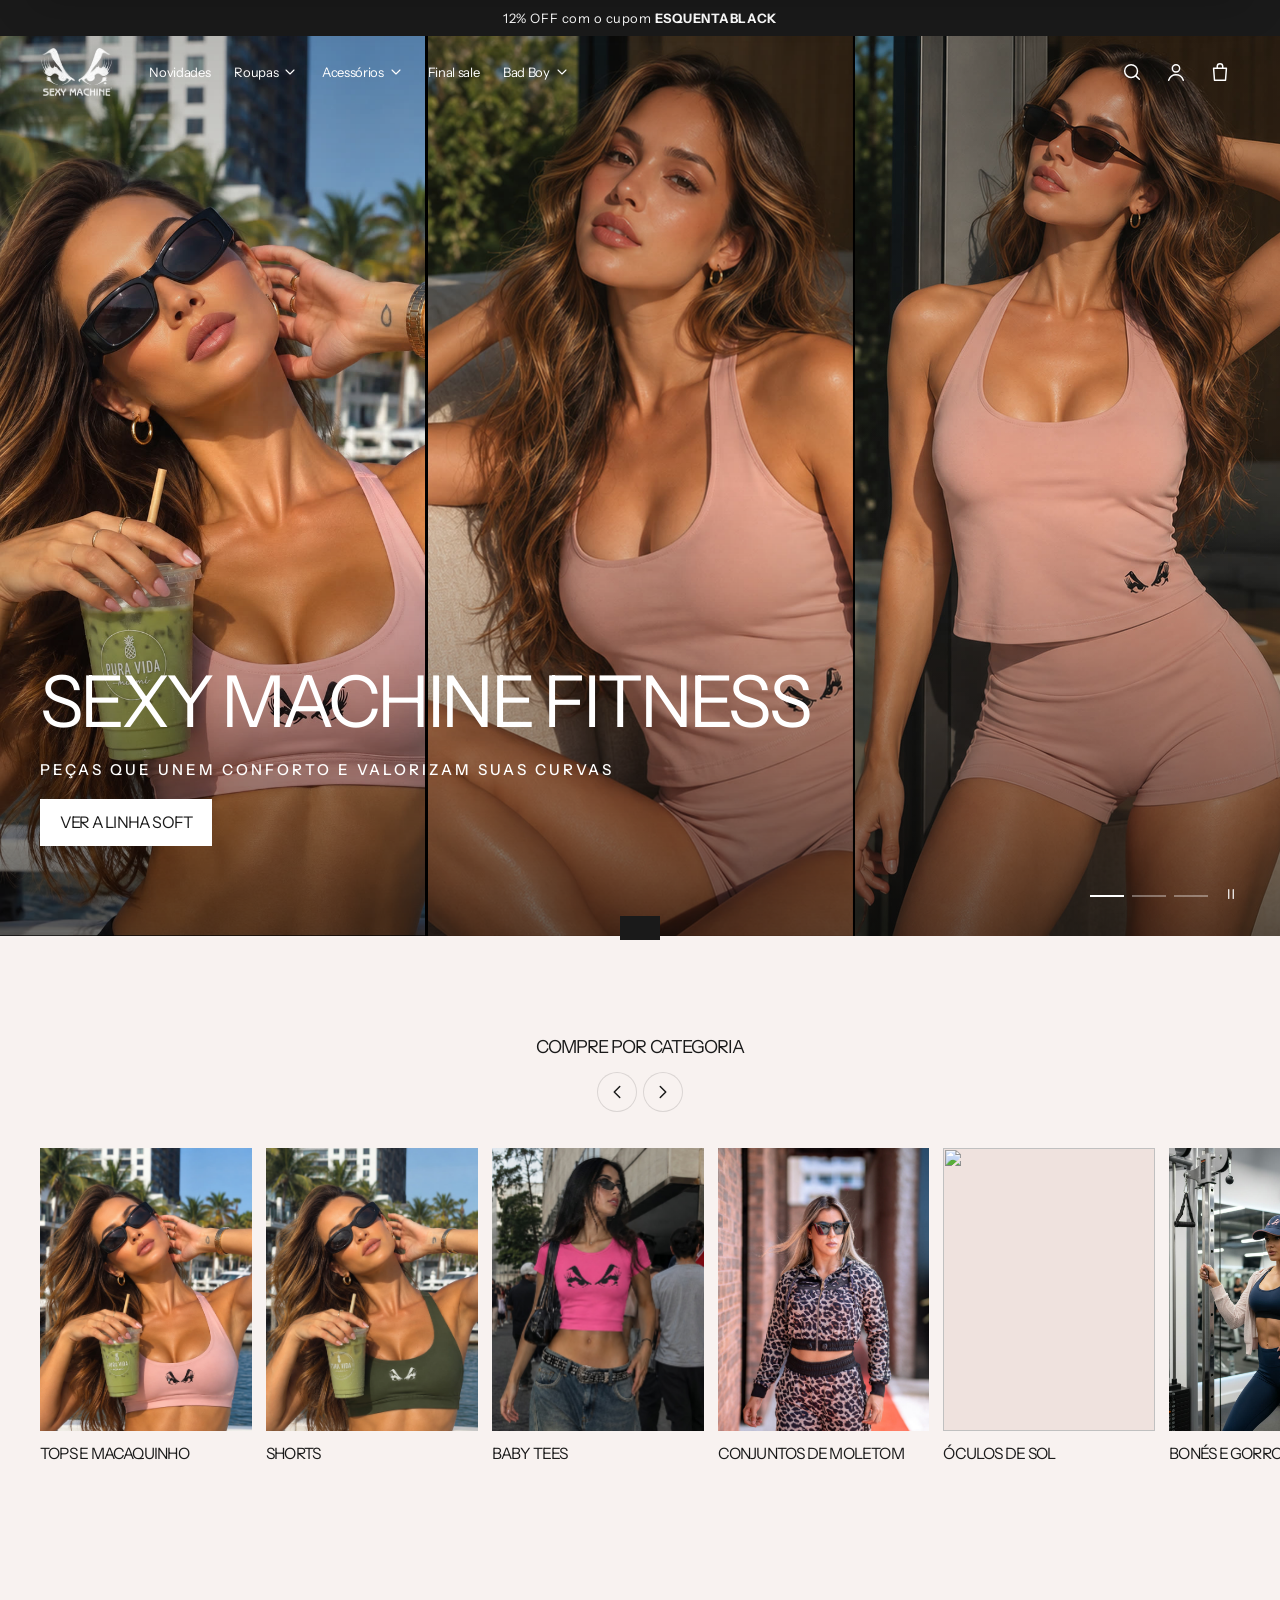
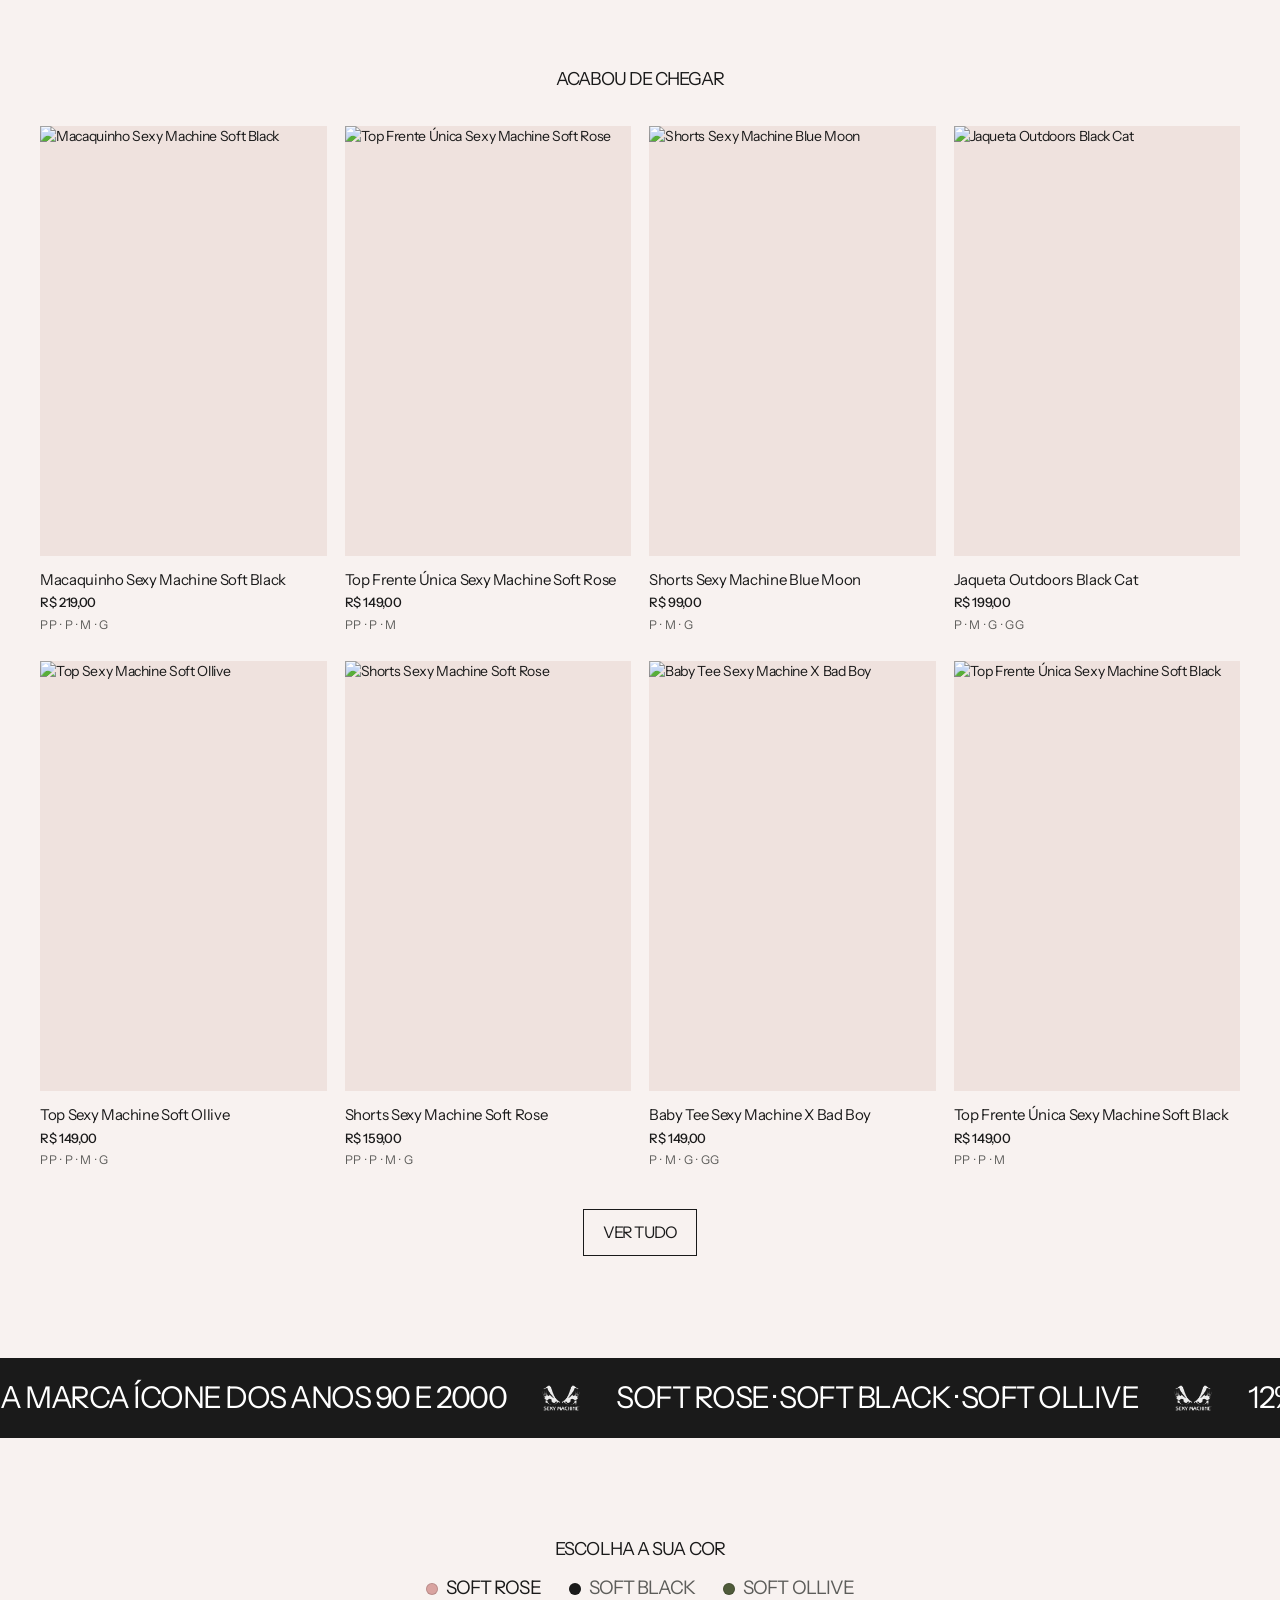
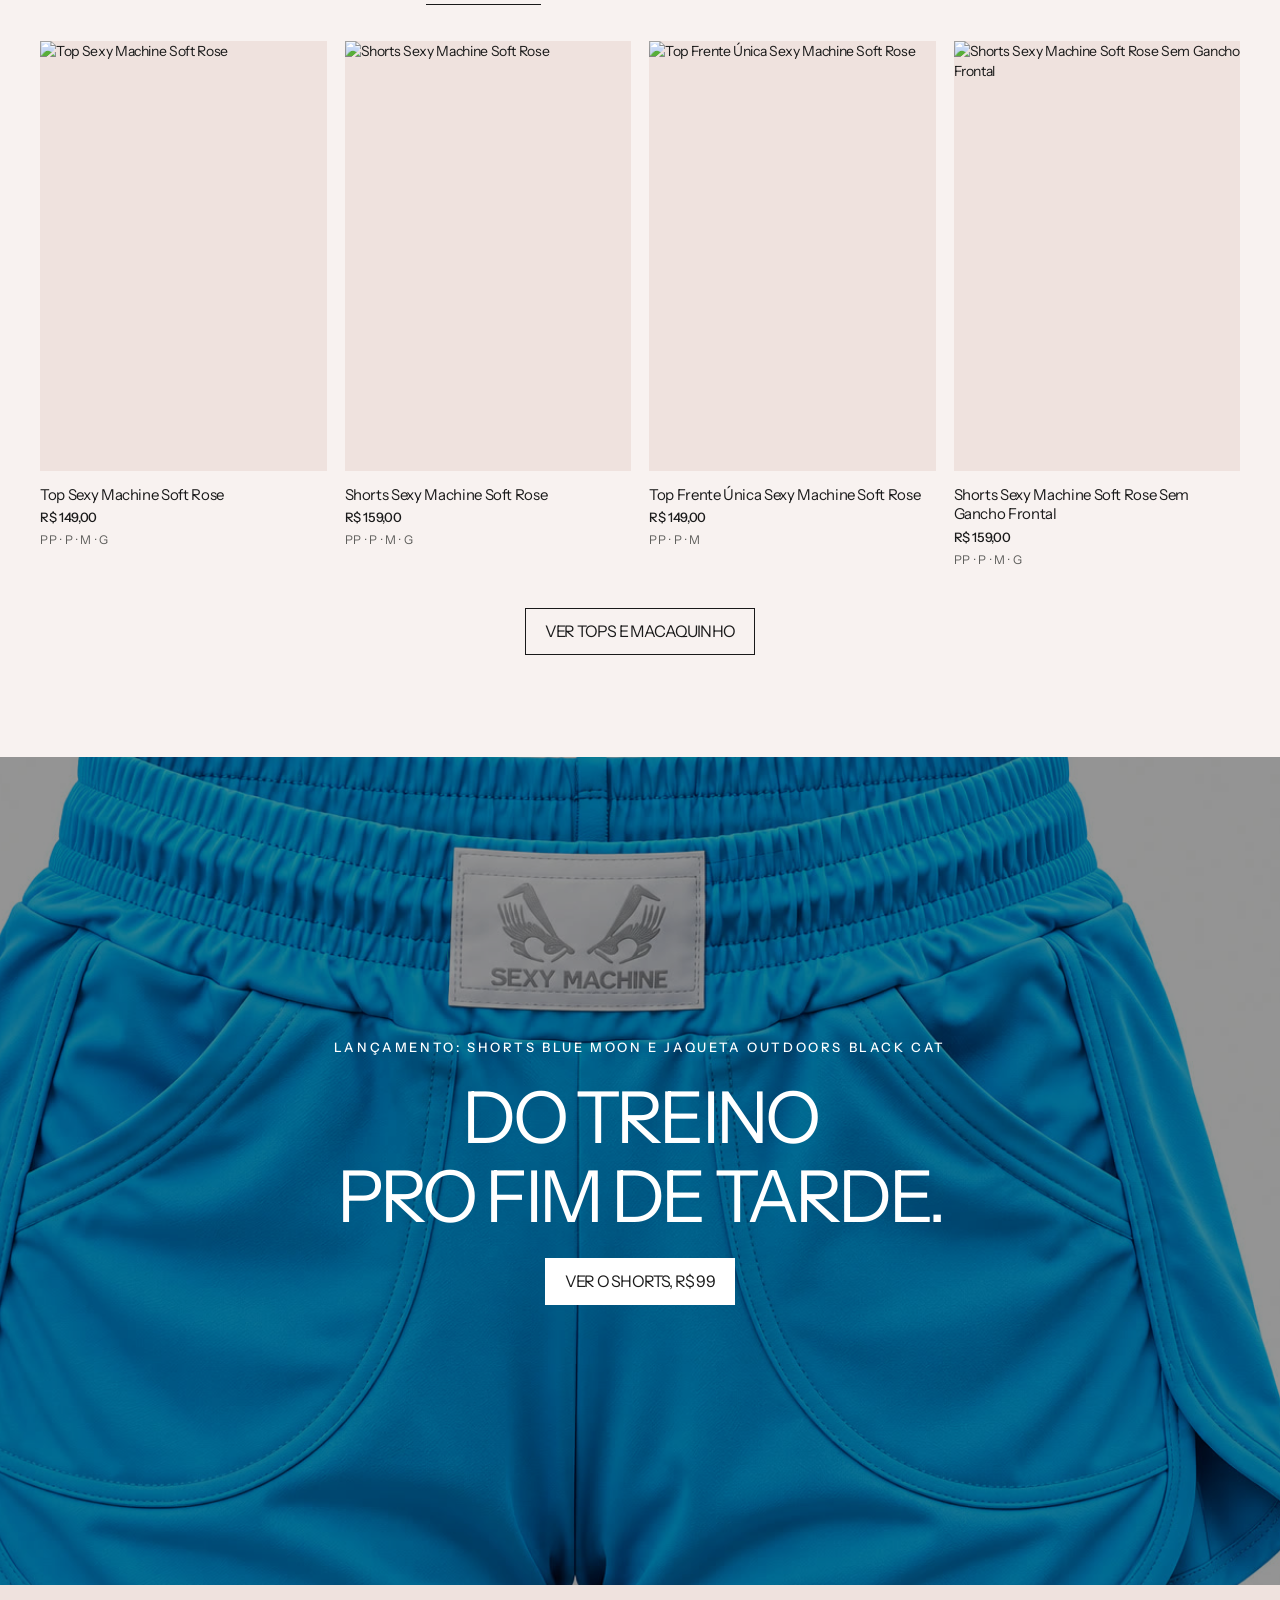
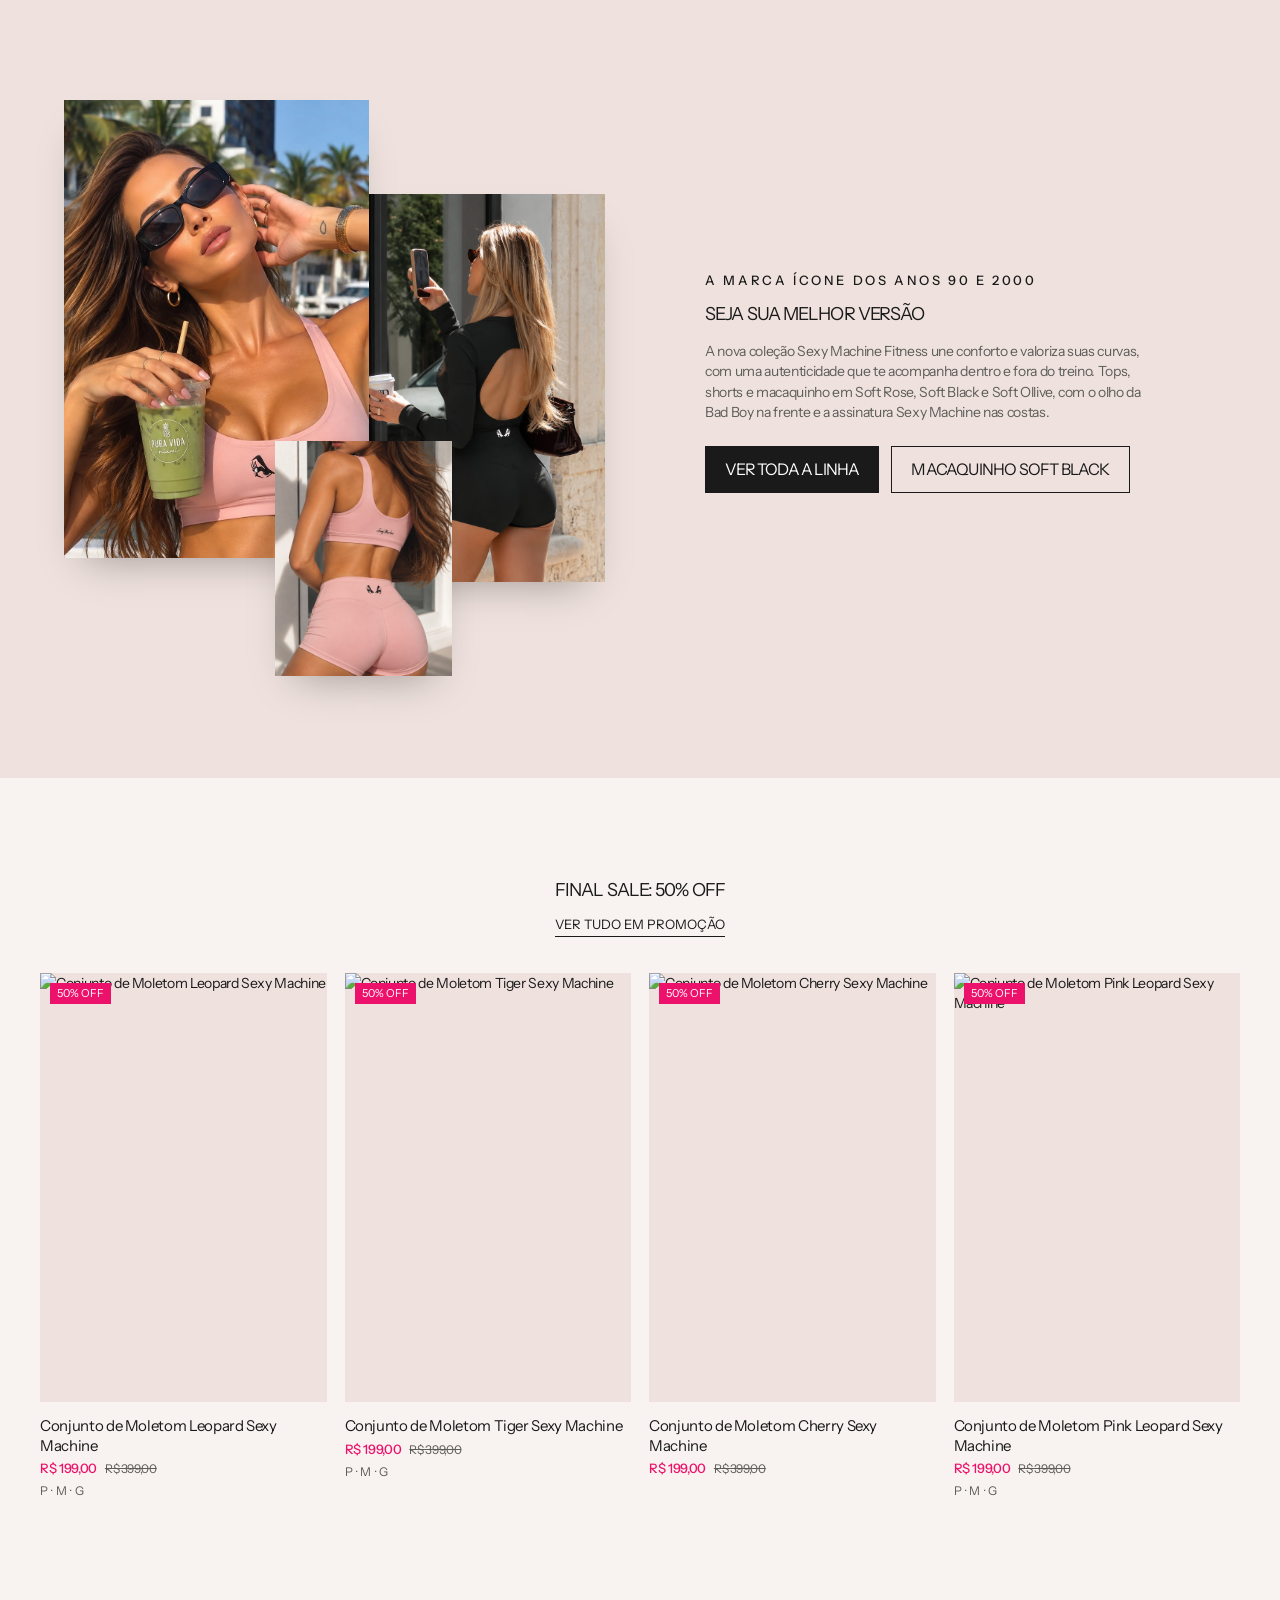
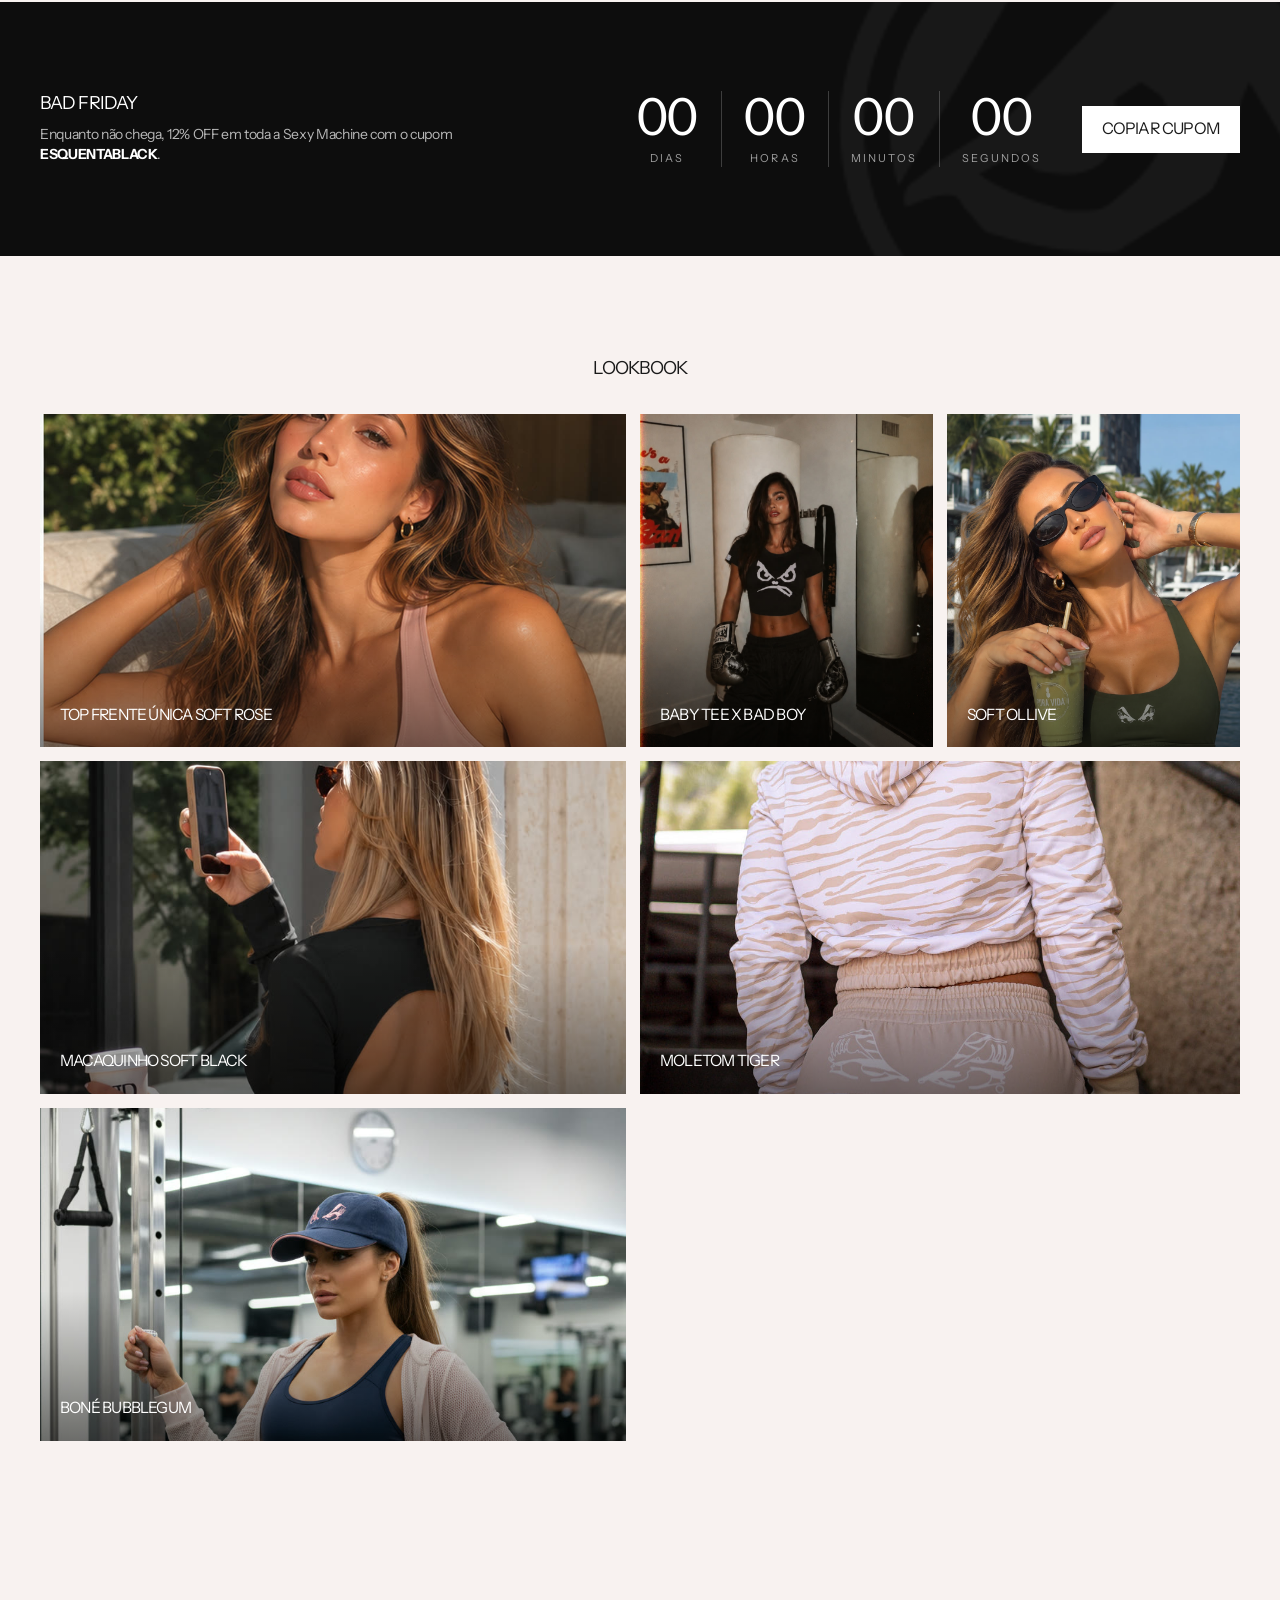
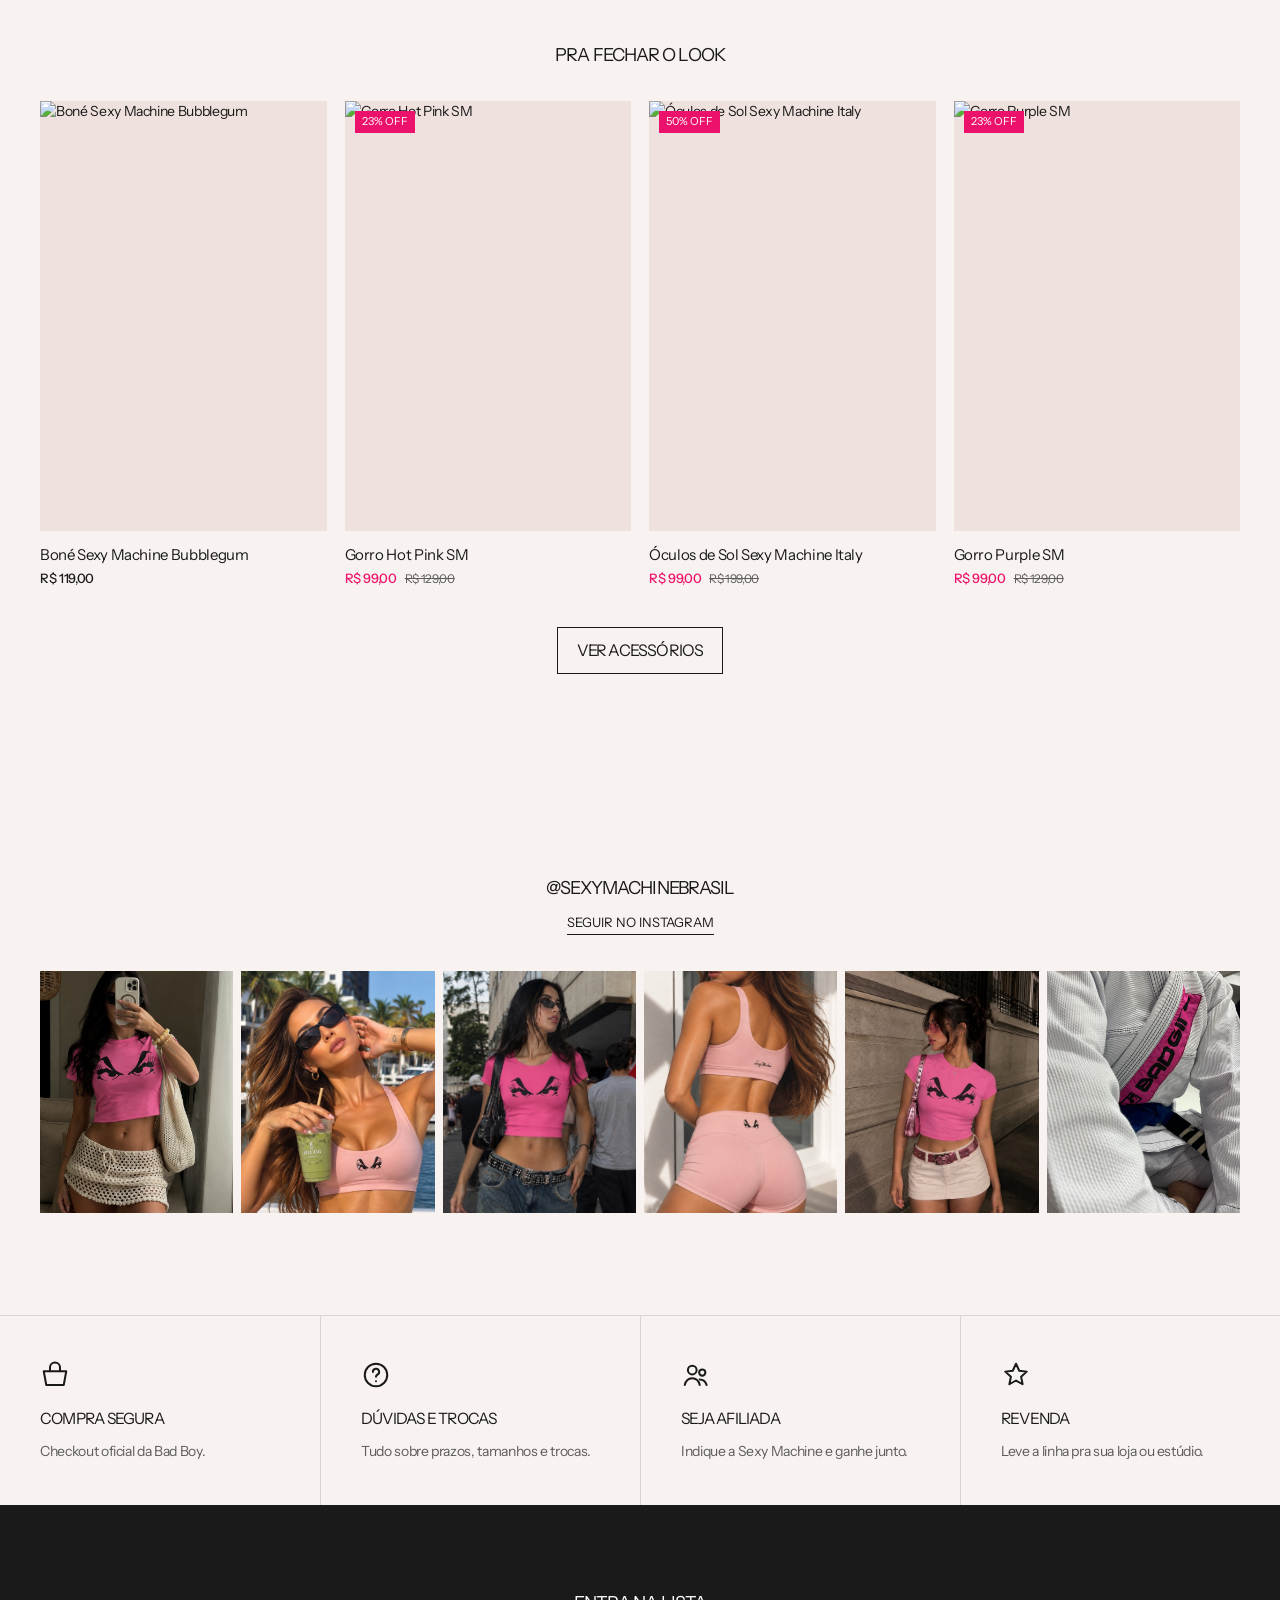
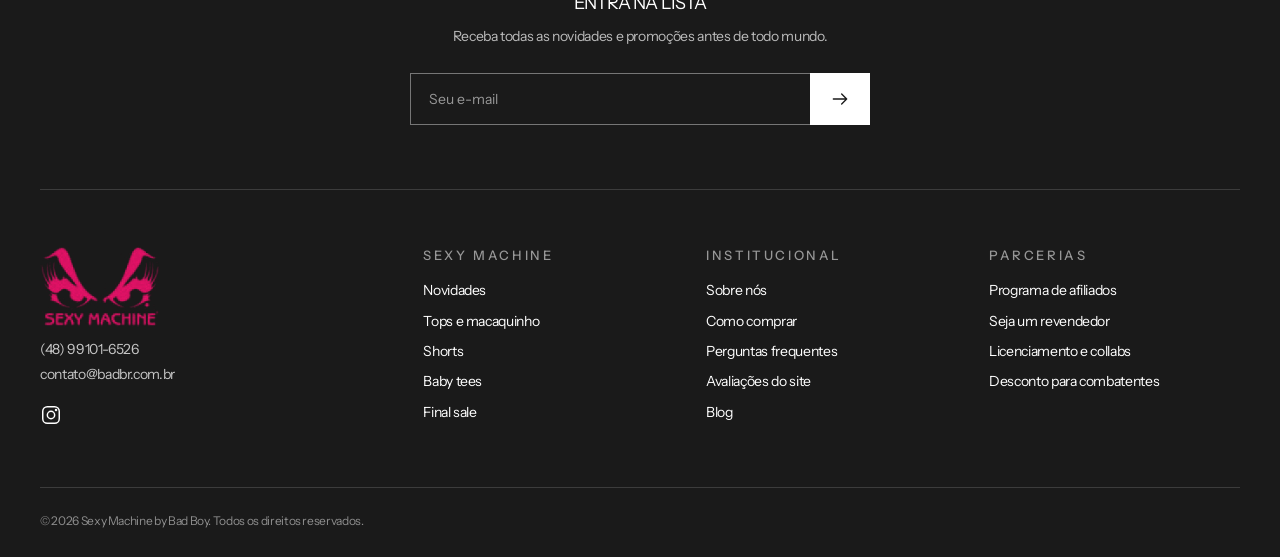
==== index.html @ 88edc8bf "Loja Sexy Machine no estilo Motion, base da loja Bad Boy Co-Authored-By: Claude Opus 5.5 <noreply@an" ====
<!doctype html>
<html lang="pt-BR">
<head>
<meta charset="utf-8">
<meta name="viewport" content="width=device-width, initial-scale=1">
<title>Sexy Machine | by Bad Boy</title>
<meta name="description" content="Sexy Machine, a marca ícone dos anos 90 e 2000, agora com a Bad Boy: tops, shorts, macaquinho, baby tees e conjuntos de moletom pra treinar e sair do treino do mesmo jeito.">
<meta name="theme-color" content="#f6eeec">
<link rel="icon" href="img/sm-logo.png">
<link rel="preconnect" href="https://fonts.googleapis.com">
<link rel="preconnect" href="https://fonts.gstatic.com" crossorigin>
<link href="https://fonts.googleapis.com/css2?family=Instrument+Sans:ital,wght@0,400;0,500;0,600;0,700;1,600&display=swap" rel="stylesheet">
<link rel="stylesheet" href="styles.css?v=1">
</head>
<body>

<!-- BARRA DE AVISO -->
<div class="announce" aria-live="polite">
  <div class="announce__track">
    <p class="is-on">12% OFF com o cupom <b>ESQUENTABLACK</b></p>
    <p>Final sale: conjuntos de moletom de R$ 399 por R$ 199</p>
    <p>Nova coleção Sexy Machine Fitness. Peças limitadas</p>
  </div>
</div>

<!-- CABEÇALHO -->
<header class="header" id="header">
  <div class="header__inner">
    <button class="icon-btn header__burger" aria-label="Abrir menu" data-open="menu">
      <svg viewBox="0 0 24 24"><path d="M3 7h18M3 12h18M3 17h18"/></svg>
    </button>
    <a href="#" class="header__logo" aria-label="Sexy Machine by Bad Boy"><img class="sm-logo" src="img/sm-logo.png" alt="Sexy Machine" width="138" height="94"></a>
    <nav class="header__nav" aria-label="Principal"></nav>
    <div class="header__icons">
      <button class="icon-btn" aria-label="Buscar" data-open="search"><svg viewBox="0 0 24 24"><circle cx="11" cy="11" r="7"/><path d="m20 20-3.5-3.5"/></svg></button>
      <a class="icon-btn hide-sm" aria-label="Minha conta" href="https://badboy.com.br/account"><svg viewBox="0 0 24 24"><circle cx="12" cy="8" r="4"/><path d="M4 21c1.5-4 4.5-6 8-6s6.5 2 8 6"/></svg></a>
      <button class="icon-btn cart-btn" aria-label="Carrinho" data-open="cart"><svg viewBox="0 0 24 24"><path d="M5 8h14l-1 13H6L5 8Z"/><path d="M9 8V6a3 3 0 0 1 6 0v2"/></svg><span class="cart-count" hidden>0</span></button>
    </div>
  </div>
</header>

<main>

  <!-- SLIDESHOW: fotos verticais da linha em tríptico -->
  <section class="slideshow" aria-roledescription="carrossel">
    <div class="slide slide--tri is-on">
      <div class="tri"><img src="img/rose-3.jpg" alt="Top e shorts Sexy Machine Soft Rose" width="985" height="1478"><img src="img/rose-1.jpg" alt="Top Frente Única Soft Rose" width="1000" height="1501"><img src="img/rose-2.jpg" alt="" width="1000" height="1779"></div>
      <div class="slide__copy">
        <h1 class="display display--xl">Sexy Machine Fitness</h1>
        <p class="eyebrow">Peças que unem conforto e valorizam suas curvas</p>
        <a href="colecao.html?c=sm-tops" class="btn btn--light">Ver a linha Soft</a>
      </div>
    </div>
    <div class="slide slide--tri">
      <div class="tri"><img src="img/tee-1.jpg" alt="Baby Tee Sexy Machine X Bad Boy" width="966" height="1448" loading="lazy"><img src="img/tee-3.jpg" alt="Baby Tee Sexy Machine Nostalgic Pink" width="850" height="1850" loading="lazy"><img src="img/tee-2.jpg" alt="" width="900" height="1220" loading="lazy"></div>
      <div class="slide__copy">
        <h2 class="display">Baby tees</h2>
        <p class="eyebrow">Desbloqueie sua memória com a marca mais sexy</p>
        <a href="colecao.html?c=sm-tees" class="btn btn--light">Ver baby tees</a>
      </div>
    </div>
    <div class="slide slide--tri">
      <div class="tri"><img src="img/leopard.jpg" alt="Conjunto de Moletom Leopard Sexy Machine" width="1000" height="1500" loading="lazy"><img src="img/tiger.jpg" alt="Conjunto de Moletom Tiger Sexy Machine" width="1000" height="1500" loading="lazy"><img src="img/cherry.jpg" alt="Conjunto de Moletom Cherry Sexy Machine" width="1000" height="1500" loading="lazy"></div>
      <div class="slide__copy">
        <h2 class="display">Final sale</h2>
        <p class="eyebrow">Conjuntos de moletom de R$ 399 por R$ 199</p>
        <a href="#final-sale" class="btn btn--light">Aproveitar</a>
      </div>
    </div>
    <div class="slideshow__ui">
      <div class="slideshow__dots" role="tablist">
        <button class="is-on" aria-label="Slide 1"></button>
        <button aria-label="Slide 2"></button>
        <button aria-label="Slide 3"></button>
      </div>
      <button class="slideshow__pause" aria-label="Pausar slideshow"><svg viewBox="0 0 24 24"><path d="M9 6v12M15 6v12"/></svg></button>
    </div>
  </section>

  <!-- CATEGORIAS -->
  <section class="section rail" id="categorias">
    <div class="section__head reveal">
      <h2 class="h2">Compre por categoria</h2>
      <div class="rail__arrows">
        <button class="icon-btn" data-rail="-1" aria-label="Anterior"><svg viewBox="0 0 24 24"><path d="m15 6-6 6 6 6"/></svg></button>
        <button class="icon-btn" data-rail="1" aria-label="Próximo"><svg viewBox="0 0 24 24"><path d="m9 6 6 6-6 6"/></svg></button>
      </div>
    </div>
    <div class="rail__track">
      <a class="cat reveal" href="colecao.html?c=sm-tops"><div class="cat__img"><img src="img/rose-3.jpg" alt="" loading="lazy"></div><span>Tops e macaquinho</span></a>
      <a class="cat reveal" href="colecao.html?c=sm-shorts"><div class="cat__img"><img src="img/ollive-1.jpg" alt="" loading="lazy"></div><span>Shorts</span></a>
      <a class="cat reveal" href="colecao.html?c=sm-tees"><div class="cat__img"><img src="img/tee-3.jpg" alt="" loading="lazy"></div><span>Baby tees</span></a>
      <a class="cat reveal" href="colecao.html?c=sm-conjuntos"><div class="cat__img"><img src="img/leopard.jpg" alt="" loading="lazy"></div><span>Conjuntos de moletom</span></a>
      <a class="cat reveal" href="colecao.html?c=sm-oculos"><div class="cat__img"><img src="https://cdn.shopify.com/s/files/1/0725/9832/3484/files/OculosdeSolSexyMachineItaly_2.png?width=600" alt="" loading="lazy"></div><span>Óculos de sol</span></a>
      <a class="cat reveal" href="colecao.html?c=sm-bones"><div class="cat__img"><img src="img/bone.jpg" alt="" loading="lazy"></div><span>Bonés e gorros</span></a>
    </div>
  </section>

  <!-- NOVIDADES -->
  <section class="section" id="novidades">
    <div class="section__head reveal">
      <h2 class="h2">Acabou de chegar</h2>
    </div>
    <div class="grid grid--4" data-products="novos"></div>
    <div class="section__foot reveal"><a href="colecao.html?c=sexy-machine" class="btn btn--ghost">Ver tudo</a></div>
  </section>

  <!-- TEXTO CORRENDO -->
  <div class="marquee" aria-hidden="true">
    <div class="marquee__track">
      <span>A marca ícone dos anos 90 e 2000</span><i></i>
      <span>Soft Rose · Soft Black · Soft Ollive</span><i></i>
      <span>12% OFF com o cupom ESQUENTABLACK</span><i></i>
      <span>Final sale: moletom por R$ 199</span><i></i>
      <span>A marca ícone dos anos 90 e 2000</span><i></i>
      <span>Soft Rose · Soft Black · Soft Ollive</span><i></i>
      <span>12% OFF com o cupom ESQUENTABLACK</span><i></i>
      <span>Final sale: moletom por R$ 199</span><i></i>
    </div>
  </div>

  <!-- CORES (abas) -->
  <section class="section" id="cores">
    <div class="section__head section__head--center reveal">
      <h2 class="h2">Escolha a sua cor</h2>
      <div class="tabs" role="tablist">
        <button class="is-on" data-tab="rose"><i class="swatch" style="--sw:#d9a3a0"></i>Soft Rose</button>
        <button data-tab="black"><i class="swatch" style="--sw:#1a1a1a"></i>Soft Black</button>
        <button data-tab="ollive"><i class="swatch" style="--sw:#4f5b3a"></i>Soft Ollive</button>
      </div>
    </div>
    <div class="grid grid--4 tab-grid" data-products="rose"></div>
    <div class="section__foot"><a href="colecao.html?c=sm-tops" class="btn btn--ghost" id="tab-cta">Ver tops e macaquinho</a></div>
  </section>

  <!-- FAIXA DE IMAGEM -->
  <section class="feature-media">
    <div class="feature-media__bg"><img src="img/beach.jpg" alt="" loading="lazy" width="1536" height="1024"></div>
    <div class="feature-media__copy reveal">
      <p class="eyebrow">Lançamento: Shorts Blue Moon e Jaqueta Outdoors Black Cat</p>
      <h2 class="display display--xl">Do treino<br>pro fim de tarde.</h2>
      <a href="produto.html?p=shorts-sexy-machine-confy-copia" class="btn btn--light">Ver o shorts, R$ 99</a>
    </div>
  </section>

  <!-- CHAMADA -->
  <section class="callout" id="sobre">
    <div class="callout__stack">
      <img class="callout__a" src="img/ig-DfDmR_YD2TW.jpg" alt="Top Sexy Machine Soft Rose" loading="lazy">
      <img class="callout__b" src="img/black-3.jpg" alt="Macaquinho Sexy Machine Soft Black" loading="lazy">
      <img class="callout__c" src="img/ig-DfAzhQDEenC.jpg" alt="" loading="lazy">
    </div>
    <div class="callout__copy reveal">
      <p class="eyebrow">A marca ícone dos anos 90 e 2000</p>
      <h2 class="h2">Seja sua melhor versão</h2>
      <p>A nova coleção Sexy Machine Fitness une conforto e valoriza suas curvas, com uma autenticidade que te acompanha dentro e fora do treino. Tops, shorts e macaquinho em Soft Rose, Soft Black e Soft Ollive, com o olho da Bad Boy na frente e a assinatura Sexy Machine nas costas.</p>
      <div class="callout__btns">
        <a href="colecao.html?c=sm" class="btn">Ver toda a linha</a>
        <a href="produto.html?p=macaquinho-sexy-machine-soft-black" class="btn btn--ghost">Macaquinho Soft Black</a>
      </div>
    </div>
  </section>

  <!-- FINAL SALE -->
  <section class="section" id="final-sale">
    <div class="section__head reveal">
      <h2 class="h2">Final sale: 50% OFF</h2>
      <a href="colecao.html?c=sm-sale" class="link hide-sm">Ver tudo em promoção</a>
    </div>
    <div class="grid grid--4" data-products="sale"></div>
  </section>

  <!-- CONTAGEM BAD FRIDAY -->
  <section class="countdown" id="bad-friday">
    <img class="countdown__eye" src="img/olho.png" alt="" aria-hidden="true">
    <div class="countdown__copy reveal">
      <h2 class="h2">Bad Friday</h2>
      <p>Enquanto não chega, 12% OFF em toda a Sexy Machine com o cupom <b>ESQUENTABLACK</b>.</p>
    </div>
    <div class="countdown__clock reveal" data-deadline="2026-11-27T00:00:00-03:00">
      <div><b data-cd="d">00</b><span>dias</span></div>
      <div><b data-cd="h">00</b><span>horas</span></div>
      <div><b data-cd="m">00</b><span>minutos</span></div>
      <div><b data-cd="s">00</b><span>segundos</span></div>
    </div>
    <button class="btn btn--light countdown__cta" data-copy="ESQUENTABLACK">Copiar cupom</button>
  </section>

  <!-- LOOKBOOK (colagem) -->
  <section class="section">
    <div class="section__head reveal">
      <h2 class="h2">Lookbook</h2>
    </div>
    <div class="collage">
      <a class="tile tile--wide reveal" href="produto.html?p=top-frente-unica-sexy-machine-soft-rose"><img src="img/rose-1.jpg" alt="" loading="lazy"><span>Top Frente Única Soft Rose</span></a>
      <a class="tile reveal" href="produto.html?p=baby-tee-sexy-machine-x-bad-boy"><img src="img/tee-2.jpg" alt="" loading="lazy"><span>Baby Tee X Bad Boy</span></a>
      <a class="tile reveal" href="produto.html?p=top-sexy-machine-soft-ollive"><img src="img/ollive-1.jpg" alt="" loading="lazy"><span>Soft Ollive</span></a>
      <a class="tile reveal" href="produto.html?p=macaquinho-sexy-machine-soft-black"><img src="img/black-3.jpg" alt="" loading="lazy"><span>Macaquinho Soft Black</span></a>
      <a class="tile reveal" href="produto.html?p=conjunto-de-moletom-tiger-sexy-machine"><img src="img/tiger.jpg" alt="" loading="lazy" class="pos-mid"><span>Moletom Tiger</span></a>
      <a class="tile reveal" href="produto.html?p=bone-sexy-machine-bubblegum"><img src="img/bone.jpg" alt="" loading="lazy"><span>Boné Bubblegum</span></a>
    </div>
  </section>

  <!-- ACESSÓRIOS -->
  <section class="section" id="acessorios">
    <div class="section__head reveal">
      <h2 class="h2">Pra fechar o look</h2>
    </div>
    <div class="grid grid--4" data-products="acess"></div>
    <div class="section__foot reveal"><a href="colecao.html?c=sm-acessorios" class="btn btn--ghost">Ver acessórios</a></div>
  </section>

  <!-- INSTAGRAM -->
  <section class="section insta">
    <div class="section__head reveal">
      <h2 class="h2">@sexymachinebrasil</h2>
      <a href="https://www.instagram.com/sexymachinebrasil/" class="link">Seguir no Instagram</a>
    </div>
    <div class="insta__row">
      <a class="insta__post reveal" href="https://www.instagram.com/p/DdqzyB4hR0v/"><img src="img/ig-DdqzyB4hR0v.jpg" alt="" loading="lazy"></a>
      <a class="insta__post reveal" href="https://www.instagram.com/p/DfDmR_YD2TW/"><img src="img/ig-DfDmR_YD2TW.jpg" alt="" loading="lazy"></a>
      <a class="insta__post reveal" href="https://www.instagram.com/p/De2sBjkiRG2/"><img src="img/ig-De2sBjkiRG2.jpg" alt="" loading="lazy"></a>
      <a class="insta__post reveal" href="https://www.instagram.com/p/DfAzhQDEenC/"><img src="img/ig-DfAzhQDEenC.jpg" alt="" loading="lazy"></a>
      <a class="insta__post reveal" href="https://www.instagram.com/p/Dewl4jIEs0g/"><img src="img/ig-Dewl4jIEs0g.jpg" alt="" loading="lazy"></a>
      <a class="insta__post reveal" href="https://www.instagram.com/p/DJeYa8DREkR/"><img src="img/ig-DJeYa8DREkR.jpg" alt="" loading="lazy"></a>
    </div>
  </section>

  <!-- VANTAGENS -->
  <section class="perks">
    <a href="https://badboy.com.br/pages/como-comprar" class="perk reveal">
      <svg viewBox="0 0 24 24"><path d="M3 9h18l-2 11H5L3 9Z"/><path d="M8 9V6a4 4 0 0 1 8 0v3"/></svg>
      <h3>Compra segura</h3><p>Checkout oficial da Bad Boy.</p>
    </a>
    <a href="https://badboy.com.br/pages/faqs" class="perk reveal">
      <svg viewBox="0 0 24 24"><circle cx="12" cy="12" r="9"/><path d="M9.5 9.5a2.5 2.5 0 1 1 3.5 2.3c-.6.3-1 .9-1 1.6M12 17h.01"/></svg>
      <h3>Dúvidas e trocas</h3><p>Tudo sobre prazos, tamanhos e trocas.</p>
    </a>
    <a href="https://badboy.com.br/pages/programa-de-afiliados-bad-boy" class="perk reveal">
      <svg viewBox="0 0 24 24"><circle cx="9" cy="8" r="3.5"/><circle cx="17" cy="10" r="2.5"/><path d="M3 20c.8-3.6 3.2-5.5 6-5.5s5.2 1.9 6 5.5M15 15.5c2.6 0 4.6 1.5 5.5 4.5"/></svg>
      <h3>Seja afiliada</h3><p>Indique a Sexy Machine e ganhe junto.</p>
    </a>
    <a href="https://badboy.com.br/pages/seja-um-revendedor-bad-boy" class="perk reveal">
      <svg viewBox="0 0 24 24"><path d="M12 3l2.6 5.6 6 .7-4.5 4.1 1.2 6-5.3-3-5.3 3 1.2-6L3.4 9.3l6-.7L12 3Z"/></svg>
      <h3>Revenda</h3><p>Leve a linha pra sua loja ou estúdio.</p>
    </a>
  </section>

</main>

<!-- NEWSLETTER + RODAPÉ -->
<footer class="footer">
  <div class="newsletter reveal">
    <h2 class="h2">Entra na lista</h2>
    <p>Receba todas as novidades e promoções antes de todo mundo.</p>
    <form class="newsletter__form" onsubmit="event.preventDefault();this.classList.add('is-done')">
      <input type="email" placeholder="Seu e-mail" aria-label="E-mail" required>
      <button class="btn" aria-label="Assinar"><svg viewBox="0 0 24 24"><path d="M4 12h16m-6-6 6 6-6 6"/></svg></button>
      <p class="newsletter__ok">Fechou. Você tá na lista.</p>
    </form>
  </div>
  <div class="footer__cols">
    <div>
      <a href="index.html" class="footer__wm"><img class="sm-logo" src="img/sm-logo.png" alt="Sexy Machine" width="138" height="94"></a>
      <p class="footer__contact"><a href="https://api.whatsapp.com/send?phone=+554891016526">(48) 99101-6526</a><br><a href="mailto:contato@badbr.com.br">contato@badbr.com.br</a></p>
      <div class="footer__social">
        <a href="https://www.instagram.com/sexymachinebrasil/" aria-label="Instagram da Sexy Machine"><svg viewBox="0 0 24 24"><rect x="3" y="3" width="18" height="18" rx="5"/><circle cx="12" cy="12" r="4"/><circle cx="17.5" cy="6.5" r=".6"/></svg></a>
      </div>
    </div>
    <div>
      <p class="eyebrow">Sexy Machine</p>
      <a href="colecao.html?c=sexy-machine">Novidades</a>
      <a href="colecao.html?c=sm-tops">Tops e macaquinho</a>
      <a href="colecao.html?c=sm-shorts">Shorts</a>
      <a href="colecao.html?c=sm-tees">Baby tees</a>
      <a href="colecao.html?c=sm-sale">Final sale</a>
    </div>
    <div>
      <p class="eyebrow">Institucional</p>
      <a href="https://badboy.com.br/pages/sobre-nos">Sobre nós</a>
      <a href="https://badboy.com.br/pages/como-comprar">Como comprar</a>
      <a href="https://badboy.com.br/pages/faqs">Perguntas frequentes</a>
      <a href="https://badboy.com.br/pages/reviews">Avaliações do site</a>
      <a href="https://badboy.com.br/blogs/bad-boy">Blog</a>
    </div>
    <div>
      <p class="eyebrow">Parcerias</p>
      <a href="https://badboy.com.br/pages/programa-de-afiliados-bad-boy">Programa de afiliados</a>
      <a href="https://badboy.com.br/pages/seja-um-revendedor-bad-boy">Seja um revendedor</a>
      <a href="https://badboy.com.br/pages/seja-um-licenciado">Licenciamento e collabs</a>
      <a href="https://badboy.com.br/pages/desconto-para-combatentes">Desconto para combatentes</a>
    </div>
  </div>
  <p class="footer__legal">© 2026 Sexy Machine by Bad Boy. Todos os direitos reservados.</p>
</footer>

<!-- MENU CELULAR -->
<aside class="drawer drawer--left" id="menu" aria-hidden="true">
  <div class="drawer__head"><img class="sm-logo drawer__logo" src="img/sm-logo.png" alt="Sexy Machine"><button class="icon-btn" data-close aria-label="Fechar"><svg viewBox="0 0 24 24"><path d="M6 6l12 12M18 6 6 18"/></svg></button></div>
  <nav class="drawer__nav"></nav>
</aside>

<!-- BUSCA -->
<div class="search" id="search" aria-hidden="true">
  <div class="search__bar">
    <svg viewBox="0 0 24 24"><circle cx="11" cy="11" r="7"/><path d="m20 20-3.5-3.5"/></svg>
    <input type="search" placeholder="Buscar top, shorts, baby tee..." aria-label="Buscar">
    <button class="icon-btn" data-close aria-label="Fechar"><svg viewBox="0 0 24 24"><path d="M6 6l12 12M18 6 6 18"/></svg></button>
  </div>
  <div class="search__results"></div>
</div>

<!-- COMPRA RÁPIDA -->
<div class="modal" id="quick" aria-hidden="true">
  <div class="modal__box" role="dialog" aria-modal="true" aria-label="Compra rápida">
    <button class="icon-btn modal__x" data-close aria-label="Fechar"><svg viewBox="0 0 24 24"><path d="M6 6l12 12M18 6 6 18"/></svg></button>
    <div class="modal__media"></div>
    <div class="modal__info"></div>
  </div>
</div>

<!-- CARRINHO -->
<aside class="drawer drawer--right" id="cart" aria-hidden="true">
  <div class="drawer__head"><p class="h3">Carrinho</p><button class="icon-btn" data-close aria-label="Fechar"><svg viewBox="0 0 24 24"><path d="M6 6l12 12M18 6 6 18"/></svg></button></div>
  <div class="cart__items"></div>
  <div class="cart__foot">
    <p class="cart__coupon">Use <b>ESQUENTABLACK</b> no checkout e leve 12% OFF</p>
    <div class="cart__total"><span>Subtotal</span><b data-subtotal>R$ 0,00</b></div>
    <a class="btn btn--block" href="https://badboy.com.br/cart">Finalizar compra</a>
  </div>
</aside>

<div class="scrim" data-close></div>
<div class="toast" role="status"></div>

<script src="menu.js?v=1"></script>
<script src="products.js?v=1"></script>
<script src="common.js?v=1"></script>
<script src="home.js?v=1"></script>
</body>
</html>
---- styles.css ----
/* Sexy Machine no esqueleto do tema Motion (Archetype), o mesmo da loja Bad Boy.
   Cores tiradas da linha Soft: rosa antigo, preto e oliva, com o pink dos gorros como destaque */
:root {
  --bg: #f8f2f0;
  --bg-2: #efe2de;
  --ink: #1a1a1a;
  --ink-2: #5d5d5a;
  --line: rgba(0, 0, 0, .12);
  --white: #fff;
  --sale: #ec116a;
  --rose: #d9a3a0;
  --script: "Yellowtail", cursive;
  --font: "Instrument Sans", system-ui, sans-serif;
  --pad: max(clamp(16px, 3.4vw, 40px), calc((100vw - 1220px) / 2));
  --tight: -.05em;
  --ease: cubic-bezier(.22, .61, .36, 1);
  --header-h: 72px;
}

* { box-sizing: border-box; margin: 0; padding: 0; }
html { scroll-behavior: smooth; scroll-padding-top: var(--header-h); }
body {
  background: var(--bg);
  color: var(--ink);
  font: 400 14px/1.45 var(--font);
  letter-spacing: -.025em;
  -webkit-font-smoothing: antialiased;
  overflow-x: hidden;
}
body.is-locked { overflow: hidden; }
img { display: block; max-width: 100%; }
a { color: inherit; text-decoration: none; }
button { font: inherit; color: inherit; background: none; border: 0; cursor: pointer; }
svg { width: 22px; height: 22px; fill: none; stroke: currentColor; stroke-width: 1.6; stroke-linecap: round; stroke-linejoin: round; }

/* tipografia */
.display {
  font-weight: 400;
  font-size: clamp(30px, 2.8vw, 40px);
  line-height: 1.1;
  letter-spacing: var(--tight);
  text-transform: uppercase;
}
.display--xl { font-size: clamp(40px, 5.6vw, 80px); }
.h2 {
  font-weight: 400;
  font-size: clamp(18px, 1.4vw, 20px);
  line-height: 1.1;
  text-transform: uppercase;
  letter-spacing: var(--tight);
}
.h3 { font-weight: 400; font-size: 18px; text-transform: uppercase; letter-spacing: var(--tight); }
.eyebrow {
  font-size: 13px;
  font-weight: 500;
  letter-spacing: .2em;
  text-transform: uppercase;
}
.link { white-space: nowrap;
  font-size: 13px; font-weight: 400; letter-spacing: 0; text-transform: uppercase;
  background: linear-gradient(currentColor, currentColor) 0 100% / 100% 1px no-repeat;
  padding-bottom: 3px; transition: background-size .35s var(--ease);
}
.link:hover { background-size: 0 1px; background-position: 100% 100%; }

/* botões */
.btn {
  display: inline-flex; align-items: center; justify-content: center; gap: 8px;
  min-height: 47px; padding: 11px 20px;
  background: var(--ink); color: var(--white);
  font-size: 16px; font-weight: 400; letter-spacing: var(--tight); text-transform: uppercase;
  position: relative; overflow: hidden; isolation: isolate;
  transition: color .35s var(--ease);
}
.btn::before {
  content: ""; position: absolute; inset: 0; z-index: -1;
  background: #333; transform: scaleX(0); transform-origin: right;
  transition: transform .45s var(--ease);
}
.btn:hover::before { transform: scaleX(1); transform-origin: left; }
.btn--light { background: var(--white); color: var(--ink); }
.btn--light::before { background: var(--ink); }
.btn--light:hover { color: var(--white); }
.btn--ghost { background: transparent; color: var(--ink); box-shadow: inset 0 0 0 1px var(--ink); }
.btn--ghost::before { background: var(--ink); }
.btn--ghost:hover { color: var(--white); }
.btn--block { width: 100%; }
.btn svg { width: 20px; height: 20px; }

.icon-btn { width: 40px; height: 40px; display: grid; place-items: center; position: relative; }

/* barra de aviso */
.announce {
  background: var(--ink); color: var(--white);
  height: 36px; overflow: hidden; position: relative; z-index: 40;
  font-size: 13px; letter-spacing: .04em;
}
.announce__track p {
  position: absolute; inset: 0; line-height: 36px;
  padding: 0 16px; text-align: center; white-space: nowrap; overflow: hidden; text-overflow: ellipsis;
  opacity: 0; transform: translateY(100%);
  transition: opacity .5s var(--ease), transform .5s var(--ease);
}
.announce__track p.is-on { opacity: 1; transform: none; }
.announce__track p.is-out { opacity: 0; transform: translateY(-100%); }
.announce a { text-decoration: underline; text-underline-offset: 3px; margin-left: 4px; }

/* cabeçalho: transparente sobre o slideshow, sólido depois */
.header {
  position: sticky; top: 0; z-index: 30;
  height: var(--header-h); margin-bottom: calc(var(--header-h) * -1);
  color: var(--white);
  transition: background .35s var(--ease), color .35s var(--ease), box-shadow .35s var(--ease);
}
.header__inner {
  height: 100%; padding: 0 var(--pad);
  display: flex; align-items: center; gap: 36px;
}
.header__logo img { width: 132px; height: auto; filter: invert(1); transition: filter .35s var(--ease); }
.header__nav { display: flex; gap: 24px; align-items: center; font-size: 13px; font-weight: 400; }
.header__nav > a, .mega__trigger { position: relative; padding: 8px 0; display: flex; align-items: center; gap: 4px; }
.header__nav > a::after, .mega__trigger::after {
  content: ""; position: absolute; left: 0; right: 0; bottom: 2px; height: 1px; background: currentColor;
  transform: scaleX(0); transform-origin: right; transition: transform .35s var(--ease);
}
.header__nav > a:hover::after, .mega:hover .mega__trigger::after { transform: scaleX(1); transform-origin: left; }
.mega__trigger svg { width: 16px; height: 16px; transition: transform .3s; }
.mega:hover .mega__trigger svg { transform: rotate(180deg); }
.is-sale { color: var(--sale); }
.header:not(.is-solid) .is-sale { color: inherit; }
.header__icons { margin-left: auto; display: flex; gap: 4px; }
.header__burger { display: none; }
.cart-count {
  position: absolute; top: 4px; right: 2px; min-width: 18px; height: 18px; padding: 0 4px;
  border-radius: 9px; background: var(--sale); color: var(--white);
  font-size: 11px; font-weight: 600; display: grid; place-items: center;
}
.cart-count[hidden] { display: none; }
.cart-count.bump { animation: bump .45s var(--ease); }
@keyframes bump { 40% { transform: scale(1.35); } }

.header.is-solid, .header:hover, .header.is-mega {
  background: var(--bg); color: var(--ink); box-shadow: 0 1px 0 var(--line);
}
.header.is-solid .header__logo img, .header:hover .header__logo img, .header.is-mega .header__logo img { filter: none; }
.header:hover .is-sale { color: var(--sale); }

/* megamenu */
.mega__panel {
  position: absolute; left: 0; right: 0; top: 100%;
  background: var(--bg); color: var(--ink); box-shadow: 0 1px 0 var(--line), 0 30px 40px -30px rgba(0, 0, 0, .25);
  padding: 36px var(--pad) 44px;
  display: flex; gap: 56px;
  opacity: 0; visibility: hidden; transform: translateY(-8px);
  transition: opacity .3s var(--ease), transform .3s var(--ease), visibility .3s;
}
.mega:hover .mega__panel, .mega:focus-within .mega__panel { opacity: 1; visibility: visible; transform: none; }
.mega__links { display: flex; flex-direction: column; gap: 10px; font-size: 15px; min-width: 170px; }
.mega__promos { margin-left: auto; display: grid; grid-template-columns: repeat(2, minmax(0, 240px)); gap: 16px; }
.mega__promos:empty { display: none; }
.mega__links .eyebrow { color: var(--ink-2); margin-bottom: 6px; }
.mega__links a:hover { text-decoration: underline; text-underline-offset: 4px; }
.mega__promo { position: relative; overflow: hidden; aspect-ratio: 4 / 5; }
.mega__promo img { width: 100%; height: 100%; object-fit: cover; object-position: center 20%; transition: transform .8s var(--ease); }
.mega__promo:hover img { transform: scale(1.05); }
.mega__promo span {
  position: absolute; left: 16px; bottom: 14px; color: var(--white);
  font-size: 14px; font-weight: 600; letter-spacing: .16em; text-transform: uppercase;
  text-shadow: 0 1px 12px rgba(0, 0, 0, .4);
}

/* slideshow */
.slideshow { position: relative; height: 100svh; min-height: 560px; max-height: 1000px; overflow: hidden; background: #000; color: var(--white); }
.slide { position: absolute; inset: 0; opacity: 0; transition: opacity 1.2s var(--ease); }
.slide.is-on { opacity: 1; z-index: 1; }
.slide img { width: 100%; height: 100%; object-fit: cover; transform: scale(1.12); }
.slide.is-on img { animation: kenburns 9s linear forwards; }
@keyframes kenburns { from { transform: scale(1.12); } to { transform: scale(1); } }
.slide::after { content: ""; position: absolute; inset: 0; background: linear-gradient(to top, rgba(0, 0, 0, .62), rgba(0, 0, 0, .05) 55%, rgba(0, 0, 0, .25)); }
.slide__copy {
  position: absolute; z-index: 2; left: var(--pad); right: var(--pad); bottom: clamp(56px, 10vh, 110px);
  display: flex; flex-direction: column; align-items: flex-start; gap: 18px;
}
.slide__copy > * { opacity: 0; transform: translateY(24px); transition: opacity .8s var(--ease), transform .8s var(--ease); }
.slide.is-on .slide__copy > * { opacity: 1; transform: none; }
.slide.is-on .slide__copy > :nth-child(2) { transition-delay: .15s; }
.slide.is-on .slide__copy > :nth-child(3) { transition-delay: .3s; }
.slide__copy .eyebrow { font-size: 15px; letter-spacing: .2em; }
.slideshow__ui { position: absolute; z-index: 3; right: var(--pad); bottom: 28px; display: flex; align-items: center; gap: 14px; }
.slideshow__dots { display: flex; gap: 8px; }
.slideshow__dots button { width: 34px; height: 2px; background: rgba(255, 255, 255, .35); position: relative; overflow: hidden; }
.slideshow__dots button::after { content: ""; position: absolute; inset: 0; background: var(--white); transform: scaleX(0); transform-origin: left; }
.slideshow__dots button.is-on::after { animation: progress var(--slide-ms, 6s) linear forwards; }
.slideshow.is-paused .slideshow__dots button.is-on::after { animation-play-state: paused; }
@keyframes progress { to { transform: scaleX(1); } }
.slideshow__pause svg { width: 18px; height: 18px; }

/* seções */
.section { padding: clamp(56px, 8vw, 110px) var(--pad); }
.section__head { display: flex; flex-direction: column; align-items: center; text-align: center; gap: 14px; margin-bottom: 36px; }
.section__head--center { flex-direction: column; align-items: center; text-align: center; }
.section__foot { display: flex; justify-content: center; margin-top: 40px; }

/* grade de produtos */
.grid { display: grid; gap: 28px 18px; }
.grid--4 { grid-template-columns: repeat(4, 1fr); }
.grid--2 { grid-template-columns: repeat(2, 1fr); gap: 40px 20px; }
.grid--2 .card__media { aspect-ratio: 4 / 5; }
.card { position: relative; }
.card__media { display: block; position: relative; aspect-ratio: 2 / 3; overflow: hidden; background: var(--bg-2); }
.card__media img { position: absolute; inset: 0; width: 100%; height: 100%; object-fit: cover; transition: opacity .5s var(--ease), transform 1.2s var(--ease); }
.card__media img + img { opacity: 0; }
.card:hover .card__media img { transform: scale(1.04); }
.card:hover .card__media img + img { opacity: 1; }
.card__badge {
  position: absolute; z-index: 2; top: 10px; left: 10px;
  background: var(--sale); color: var(--white); padding: 3px 7px;
  font-size: 11px; font-weight: 400; letter-spacing: 0; text-transform: uppercase;
}
.card__quick {
  position: absolute; z-index: 2; right: 12px; top: 12px;
  width: 65px; height: 65px; border-radius: 50%;
  background: var(--ink); color: var(--white);
  font-size: 11px; font-weight: 500; letter-spacing: -.025em; line-height: 1.15;
  display: grid; place-items: center; text-align: center;
  transform: scale(0); transition: transform .4s var(--ease);
}
.card:hover .card__quick, .card__quick:focus-visible { transform: scale(1); }
.card__info { padding-top: 14px; display: flex; flex-direction: column; gap: 4px; }
.card__title { font-size: 15px; font-weight: 400; line-height: 1.3; }
.price { font-size: 13px; display: flex; gap: 8px; align-items: baseline; }
.price s { color: var(--ink-2); font-size: 12px; }
.price.is-sale b { color: var(--sale); }
.price b { font-weight: 500; }
.card__sizes { font-size: 12px; color: var(--ink-2); letter-spacing: .06em; }

/* abas */
.tabs { display: flex; gap: 28px; flex-wrap: wrap; justify-content: center; }
.tabs button {
  font-size: 18.7px; font-weight: 400; letter-spacing: var(--tight); text-transform: uppercase;
  color: var(--ink-2); padding-bottom: 4px;
  background: linear-gradient(currentColor, currentColor) 0 100% / 0 1px no-repeat;
  transition: color .3s, background-size .35s var(--ease);
}
.tabs button.is-on, .tabs button:hover { color: var(--ink); background-size: 100% 1px; }
.tab-grid.is-swapping .card { opacity: 0; transform: translateY(16px); }
.tab-grid .card { transition: opacity .45s var(--ease), transform .45s var(--ease); }

/* texto correndo */
.marquee { background: var(--ink); color: var(--white); overflow: hidden; padding: 18px 0; }
.marquee__track { display: flex; width: max-content; align-items: center; gap: 36px; animation: marquee 32s linear infinite; }
.marquee span { font-size: clamp(20px, 2.4vw, 30px); font-weight: 400; text-transform: uppercase; letter-spacing: var(--tight); white-space: nowrap; }
.marquee i { width: 26px; height: 26px; background: url("img/olho.png") center / contain no-repeat; filter: invert(1); flex: none; }
@keyframes marquee { to { transform: translateX(-50%); } }

/* faixa de imagem com parallax */
.feature-media { position: relative; height: 92vh; min-height: 520px; overflow: hidden; color: var(--white); display: grid; place-items: center; text-align: center; }
.feature-media__bg { position: absolute; inset: -15% 0; }
.feature-media__bg img { width: 100%; height: 100%; object-fit: cover; object-position: 70% center; }
.feature-media::after { content: ""; position: absolute; inset: 0; background: rgba(0, 0, 0, .42); }
.feature-media__copy { position: relative; z-index: 1; padding: 0 var(--pad); display: flex; flex-direction: column; align-items: center; gap: 22px; }

/* contagem */
.countdown {
  position: relative; overflow: hidden;
  background: #0d0d0d; color: var(--white);
  padding: clamp(56px, 7vw, 90px) var(--pad);
  display: grid; grid-template-columns: 1fr auto auto; gap: 40px; align-items: center;
}
.countdown__eye { position: absolute; right: -6%; top: 50%; width: min(520px, 60vw); transform: translateY(-50%); filter: invert(1); opacity: .05; pointer-events: none; }
.countdown__copy p { color: rgba(255, 255, 255, .7); margin-top: 10px; max-width: 420px; }
.countdown__copy b { color: var(--white); }
.countdown__clock { display: flex; gap: 22px; }
.countdown__clock div { text-align: center; min-width: 64px; }
.countdown__clock div + div { padding-left: 22px; border-left: 1px solid rgba(255, 255, 255, .2); }
.countdown__clock b { display: block; font-size: clamp(36px, 4vw, 56px); font-weight: 400; line-height: 1; font-variant-numeric: tabular-nums; }
.countdown__clock span { display: block; margin-top: 8px; font-size: 11px; letter-spacing: .2em; text-transform: uppercase; color: rgba(255, 255, 255, .6); }

/* colagem de coleções */
.collage { display: grid; grid-template-columns: 2fr 1fr 1fr; grid-auto-rows: clamp(220px, 26vw, 380px); gap: 14px; }
.collage .tile:nth-child(4) { grid-column: span 1; }
.collage .tile:nth-child(5) { grid-column: span 2; }
.tile { position: relative; overflow: hidden; background: var(--bg-2); color: var(--white); }
.tile img { width: 100%; height: 100%; object-fit: cover; object-position: center 22%; transition: transform 1.2s var(--ease); }
.tile img.pos-mid { object-position: center 55%; }
.tile:hover img { transform: scale(1.06); }
.tile::after { content: ""; position: absolute; inset: 0; background: linear-gradient(to top, rgba(0, 0, 0, .5), transparent 45%); }
.tile span {
  position: absolute; z-index: 1; left: 20px; bottom: 18px;
  font-size: 15.6px; font-weight: 400; letter-spacing: var(--tight); text-transform: uppercase;
  background: linear-gradient(currentColor, currentColor) 0 100% / 0 1px no-repeat; padding-bottom: 3px;
  transition: background-size .4s var(--ease);
}
.tile:hover span { background-size: 100% 1px; }

/* chamada feminino */
.callout { display: grid; grid-template-columns: 1.1fr 1fr; gap: clamp(32px, 6vw, 96px); align-items: center; padding: clamp(56px, 8vw, 110px) var(--pad); background: var(--bg-2); }
.callout__stack { position: relative; aspect-ratio: 1 / 1; }
.callout__stack img { position: absolute; object-fit: cover; box-shadow: 0 20px 40px -20px rgba(0, 0, 0, .35); transition: transform 1.2s var(--ease); }
.callout__a { width: 52%; height: 78%; left: 4%; top: 2%; z-index: 2; }
.callout__b { width: 44%; height: 66%; right: 4%; top: 18%; z-index: 1; }
.callout__c { width: 30%; height: 40%; left: 40%; bottom: 0; z-index: 3; }
.callout__copy { display: flex; flex-direction: column; gap: 16px; max-width: 460px; }
.callout__copy p:not(.eyebrow) { color: var(--ink-2); }
.callout__btns { display: flex; gap: 12px; flex-wrap: wrap; margin-top: 8px; }

/* avaliações */
.reviews { padding: clamp(56px, 8vw, 110px) var(--pad); border-top: 1px solid var(--line); }
.reviews__count { font-size: 14px; color: var(--ink-2); display: flex; gap: 10px; align-items: center; }
.stars { color: var(--ink); letter-spacing: .14em; font-size: 15px; }
.reviews__row { display: grid; grid-template-columns: repeat(3, 1fr); gap: 18px; }
.review { background: var(--white); padding: 32px 28px; display: flex; flex-direction: column; gap: 16px; }
.review blockquote { font-size: 16px; line-height: 1.4; font-weight: 500; }
.review figcaption { margin-top: auto; font-size: 13px; color: var(--ink-2); display: flex; flex-direction: column; gap: 2px; }
.review figcaption b { color: var(--ink); font-weight: 600; }

/* blog */
.posts { display: grid; grid-template-columns: repeat(3, 1fr); gap: 18px; }
.post { display: flex; flex-direction: column; gap: 10px; }
.post__img { aspect-ratio: 4 / 3; overflow: hidden; background: var(--bg-2); margin-bottom: 6px; }
.post__img img { width: 100%; height: 100%; object-fit: cover; transition: transform 1.2s var(--ease); }
.post:hover .post__img img { transform: scale(1.05); }
.post .eyebrow { color: var(--ink-2); font-size: 11px; }
.post h3 { font-size: 15.6px; font-weight: 400; line-height: 1.3; text-transform: uppercase; letter-spacing: var(--tight); }

/* vantagens */
.perks { display: grid; grid-template-columns: repeat(4, 1fr); border-top: 1px solid var(--line); }
.perk { padding: 44px var(--pad); display: flex; flex-direction: column; gap: 10px; transition: background .3s; }
.perk + .perk { border-left: 1px solid var(--line); }
.perk:hover { background: var(--bg-2); }
.perk svg { width: 30px; height: 30px; margin-bottom: 8px; }
.perk h3 { font-size: 15.6px; font-weight: 400; letter-spacing: var(--tight); text-transform: uppercase; }
.perk p { font-size: 14px; color: var(--ink-2); }

/* rodapé */
.footer { background: var(--ink); color: var(--white); padding: clamp(56px, 7vw, 96px) var(--pad) 28px; }
.newsletter { text-align: center; display: flex; flex-direction: column; align-items: center; gap: 12px; padding-bottom: 64px; border-bottom: 1px solid rgba(255, 255, 255, .15); }
.newsletter p { color: rgba(255, 255, 255, .7); }
.newsletter__form { display: flex; width: min(460px, 100%); margin-top: 14px; position: relative; flex-wrap: wrap; }
.newsletter__form input { flex: 1; min-width: 0; height: 52px; padding: 0 18px; border: 1px solid rgba(255, 255, 255, .4); border-right: 0; background: transparent; color: var(--white); font: inherit; }
.newsletter__form input::placeholder { color: rgba(255, 255, 255, .55); }
.newsletter__form input:focus { outline: none; border-color: var(--white); }
.newsletter__form .btn { min-height: 52px; padding: 0 20px; background: var(--white); color: var(--ink); }
.newsletter__ok { display: none; width: 100%; margin-top: 12px; }
.newsletter__form.is-done input, .newsletter__form.is-done .btn { display: none; }
.newsletter__form.is-done .newsletter__ok { display: block; color: var(--white); }
.footer__cols { display: grid; grid-template-columns: 1.4fr 1fr 1fr 1fr; gap: 32px; padding: 56px 0; }
.footer__cols > div { display: flex; flex-direction: column; gap: 10px; font-size: 14px; }
.footer__cols .eyebrow { color: rgba(255, 255, 255, .55); margin-bottom: 6px; }
.footer__cols a:not(.btn):hover { text-decoration: underline; text-underline-offset: 4px; }
.footer__logo { width: 170px; height: auto; filter: invert(1); margin-bottom: 10px; }
.footer__contact { color: rgba(255, 255, 255, .75); line-height: 1.8; }
.footer__social { display: flex; gap: 10px; margin-top: 6px; }
.footer__legal { font-size: 12px; color: rgba(255, 255, 255, .5); border-top: 1px solid rgba(255, 255, 255, .15); padding-top: 24px; }

/* gavetas, modal, busca */
.scrim { position: fixed; inset: 0; z-index: 50; background: rgba(0, 0, 0, .45); opacity: 0; visibility: hidden; transition: opacity .4s var(--ease), visibility .4s; }
.scrim.is-on { opacity: 1; visibility: visible; }
.drawer {
  position: fixed; z-index: 60; top: 0; bottom: 0; width: min(420px, 92vw);
  background: var(--bg); display: flex; flex-direction: column;
  transition: transform .5s var(--ease);
}
.drawer--right { right: 0; transform: translateX(100%); }
.drawer--left { left: 0; transform: translateX(-100%); }
.drawer.is-on { transform: none; }
.drawer__head { display: flex; justify-content: space-between; align-items: center; padding: 18px 22px; border-bottom: 1px solid var(--line); }
.drawer__logo { width: 120px; }
.drawer__nav { display: flex; flex-direction: column; padding: 10px 22px; }
.drawer__nav a { padding: 14px 0; border-bottom: 1px solid var(--line); font-size: 18px; font-weight: 400; text-transform: uppercase; letter-spacing: var(--tight); }
.cart__items { flex: 1; overflow-y: auto; padding: 8px 22px; }
.cart__empty { padding: 40px 0; text-align: center; color: var(--ink-2); }
.cart-line { display: grid; grid-template-columns: 76px 1fr auto; gap: 14px; padding: 16px 0; border-bottom: 1px solid var(--line); animation: slidein .45s var(--ease); }
@keyframes slidein { from { opacity: 0; transform: translateX(20px); } }
.cart-line img { width: 76px; height: 104px; object-fit: cover; background: var(--bg-2); }
.cart-line h4 { font-size: 14px; font-weight: 500; line-height: 1.3; }
.cart-line p { font-size: 13px; color: var(--ink-2); margin-top: 4px; }
.qty { display: inline-flex; align-items: center; margin-top: 10px; box-shadow: inset 0 0 0 1px var(--line); }
.qty button { width: 30px; height: 30px; }
.qty span { min-width: 24px; text-align: center; font-size: 13px; }
.cart-line .price { font-size: 14px; }
.cart__foot { padding: 18px 22px 22px; border-top: 1px solid var(--line); display: flex; flex-direction: column; gap: 14px; }
.cart__coupon { font-size: 13px; background: var(--bg-2); padding: 10px 12px; text-align: center; }
.cart__total { display: flex; justify-content: space-between; font-size: 15px; }

.modal { position: fixed; inset: 0; z-index: 60; display: grid; place-items: center; padding: 16px; visibility: hidden; pointer-events: none; }
.modal.is-on { visibility: visible; pointer-events: auto; }
.modal__box {
  position: relative; width: min(920px, 100%); max-height: calc(100svh - 32px); overflow: auto;
  background: var(--bg); display: grid; grid-template-columns: 1fr 1fr;
  opacity: 0; transform: translateY(24px) scale(.98); transition: opacity .4s var(--ease), transform .4s var(--ease);
}
.modal.is-on .modal__box { opacity: 1; transform: none; }
.modal__x { position: absolute; top: 8px; right: 8px; z-index: 2; background: var(--bg); }
.modal__media { display: grid; grid-auto-flow: column; grid-auto-columns: 100%; overflow-x: auto; scroll-snap-type: x mandatory; background: var(--bg-2); }
.modal__media img { width: 100%; aspect-ratio: 2 / 3; object-fit: cover; scroll-snap-align: start; }
.modal__info { padding: 40px 32px 32px; display: flex; flex-direction: column; gap: 16px; }
.modal__info h3 { font-size: 22px; font-weight: 400; letter-spacing: var(--tight); line-height: 1.2; text-transform: uppercase; }
.modal__info .price { font-size: 18px; }
.sizes { display: flex; flex-wrap: wrap; gap: 8px; }
.sizes button { min-width: 46px; height: 42px; padding: 0 10px; box-shadow: inset 0 0 0 1px var(--line); font-size: 14px; transition: background .2s, color .2s, box-shadow .2s; }
.sizes button:hover { box-shadow: inset 0 0 0 1px var(--ink); }
.sizes button.is-on { background: var(--ink); color: var(--white); }
.modal__info .eyebrow { color: var(--ink-2); font-size: 11px; }
.modal__info .link { align-self: flex-start; margin-top: 4px; }
.modal__hint { font-size: 13px; color: var(--sale); min-height: 20px; }

.search { position: fixed; inset: 0 0 auto; z-index: 60; background: var(--bg); transform: translateY(-100%); transition: transform .45s var(--ease); box-shadow: 0 30px 40px -30px rgba(0, 0, 0, .3); }
.search.is-on { transform: none; }
.search__bar { display: flex; align-items: center; gap: 14px; padding: 18px var(--pad); border-bottom: 1px solid var(--line); }
.search__bar input { flex: 1; border: 0; background: transparent; font: 400 clamp(18px, 2.2vw, 26px) var(--font); letter-spacing: var(--tight); outline: none; text-transform: uppercase; }
.search__results { display: grid; grid-template-columns: repeat(6, 1fr); gap: 14px; padding: 18px var(--pad) 28px; }
.search__results:empty { display: none; }
.search__results a { display: flex; flex-direction: column; gap: 8px; font-size: 13px; }
.search__results img { aspect-ratio: 2 / 3; object-fit: cover; background: var(--bg-2); }

.toast {
  position: fixed; z-index: 70; left: 50%; bottom: 24px; transform: translate(-50%, calc(100% + 40px));
  background: var(--ink); color: var(--white); padding: 12px 20px; font-size: 14px;
  transition: transform .45s var(--ease);
}
.toast.is-on { transform: translate(-50%, 0); }

/* menu do celular em sanfona */
.drawer__nav { overflow-y: auto; }
.drawer__group summary {
  list-style: none; cursor: pointer; display: flex; justify-content: space-between; align-items: center;
  padding: 14px 0; border-bottom: 1px solid var(--line);
  font-size: 18px; font-weight: 400; text-transform: uppercase; letter-spacing: var(--tight);
}
.drawer__group summary::-webkit-details-marker { display: none; }
.drawer__group summary svg { width: 18px; height: 18px; transition: transform .3s var(--ease); }
.drawer__group[open] summary svg { transform: rotate(45deg); }
.drawer__group div { display: flex; flex-direction: column; padding: 6px 0 12px 12px; border-bottom: 1px solid var(--line); }
.drawer__group div a { padding: 8px 0; font-size: 15px; border: 0; text-transform: none; letter-spacing: 0; font-weight: 400; }

/* trilho de categorias */
.rail { overflow: hidden; }
.rail__arrows { display: flex; gap: 6px; }
.rail__arrows .icon-btn { box-shadow: inset 0 0 0 1px var(--line); border-radius: 50%; transition: background .3s, color .3s; }
.rail__arrows .icon-btn:hover { background: var(--ink); color: var(--white); }
.rail__track {
  display: grid; grid-auto-flow: column; grid-auto-columns: calc((100% - 4 * 14px) / 5.4); gap: 14px;
  overflow-x: auto; scroll-snap-type: x mandatory; scrollbar-width: none;
  margin-right: calc(var(--pad) * -1); padding-right: var(--pad);
}
.rail__track::-webkit-scrollbar { display: none; }
.cat { scroll-snap-align: start; display: flex; flex-direction: column; gap: 12px; }
.cat__img { aspect-ratio: 3 / 4; overflow: hidden; background: var(--bg-2); }
.cat__img img { width: 100%; height: 100%; object-fit: cover; object-position: center 20%; transition: transform 1.2s var(--ease); }
.cat:hover .cat__img img { transform: scale(1.06); }
.cat span { font-size: 15.6px; font-weight: 400; letter-spacing: var(--tight); text-transform: uppercase; }

/* por esporte */
.section--tight { padding-top: 0; }
.sports { display: grid; grid-template-columns: repeat(3, 1fr); gap: 14px; }
.sports .tile { aspect-ratio: 4 / 5; }
.tile img.pos-right { object-position: 70% center; }

/* página de categoria */
.page-solid .header { margin-bottom: 0; }
.col-hero { padding: 28px var(--pad) 26px; text-align: center; display: flex; flex-direction: column; align-items: center; gap: 12px; }
.crumbs { display: flex; flex-wrap: wrap; justify-content: center; gap: 8px; font-size: 12px; letter-spacing: .14em; text-transform: uppercase; color: var(--ink-2); }
.crumbs > * + *::before { content: "/"; margin-right: 8px; opacity: .5; }
.crumbs span:empty { display: none; }
.crumbs a:hover { color: var(--ink); }
.col-title { font-size: clamp(20px, 1.6vw, 22px); }
.col-desc { max-width: 620px; color: var(--ink-2); }
.col-desc:empty { display: none; }
.chips { display: flex; gap: 8px; max-width: 100%; overflow-x: auto; scrollbar-width: none; padding: 6px 2px; }
.chips:empty { display: none; }
.chips::-webkit-scrollbar { display: none; }
.chips { gap: 22px; }
.chip {
  flex: none; font-size: 13px; white-space: nowrap; color: var(--ink-2); padding-bottom: 3px;
  background: linear-gradient(currentColor, currentColor) 0 100% / 0 1px no-repeat;
  transition: color .25s, background-size .35s var(--ease);
}
.chip:hover, .chip.is-on { color: var(--ink); background-size: 100% 1px; }

.col-body { padding: 0 var(--pad) clamp(56px, 8vw, 110px); }
.filters { width: min(380px, 90vw); }
.filters__body { flex: 1; overflow-y: auto; padding: 0 22px; }
.filters__foot { display: grid; grid-template-columns: 1fr 1.4fr; gap: 10px; padding: 16px 22px; border-top: 1px solid var(--line); }
.filter { border-bottom: 1px solid var(--line); padding: 16px 0; }
.filter summary {
  list-style: none; cursor: pointer; display: flex; justify-content: space-between; align-items: center;
  font-size: 13px; font-weight: 400; text-transform: uppercase;
}
.filter summary::-webkit-details-marker { display: none; }
.filter summary::after { content: "−"; font-size: 18px; font-weight: 400; }
.filter:not([open]) summary::after { content: "+"; }
.filter .sizes { margin-top: 14px; }
.filter .sizes button { min-width: 42px; height: 38px; font-size: 13px; }
.filter__list { display: flex; flex-direction: column; gap: 10px; margin-top: 14px; font-size: 14px; }
.filter__list label { display: flex; gap: 10px; align-items: center; cursor: pointer; }
.filter__list input { accent-color: var(--ink); width: 16px; height: 16px; }

.toolbar { display: flex; align-items: center; gap: 18px; padding: 12px 0; border-top: 1px solid var(--line); border-bottom: 1px solid var(--line); margin-bottom: 24px; }
.toolbar__filter { display: inline-flex; align-items: center; gap: 8px; font-size: 13px; text-transform: uppercase; }
.toolbar__filter svg { width: 20px; height: 20px; }
.toolbar__count { font-size: 13px; color: var(--ink-2); margin: 0 auto; }
.toolbar__sort { display: flex; align-items: center; gap: 10px; font-size: 13px; }
.toolbar__sort span { color: var(--ink-2); letter-spacing: .1em; text-transform: uppercase; font-size: 12px; }
.toolbar__sort select {
  font: 500 14px var(--font); color: var(--ink); background: transparent; border: 0; cursor: pointer;
  padding: 6px 22px 6px 4px; appearance: none;
  background-image: url("data:image/svg+xml,%3Csvg xmlns='http://www.w3.org/2000/svg' viewBox='0 0 24 24' fill='none' stroke='%23111' stroke-width='1.6'%3E%3Cpath d='m6 9 6 6 6-6'/%3E%3C/svg%3E");
  background-repeat: no-repeat; background-position: right center; background-size: 16px;
}

.active-filters { display: flex; flex-wrap: wrap; gap: 8px; margin-bottom: 18px; }
.active-filters:empty { display: none; }
.pill { display: inline-flex; align-items: center; gap: 6px; padding: 7px 10px 7px 14px; background: var(--bg-2); font-size: 13px; transition: background .2s; }
.pill:hover { background: #dedcd6; }
.pill svg { width: 14px; height: 14px; }
.pill--clear { background: none; text-decoration: underline; text-underline-offset: 3px; padding-left: 6px; }

.col-grid { grid-template-columns: repeat(4, 1fr); gap: 34px 20px; }
.skeleton { aspect-ratio: 2 / 3; background: linear-gradient(100deg, var(--bg-2) 40%, #f2f1ed 50%, var(--bg-2) 60%) 0 0 / 300% 100%; animation: shimmer 1.4s linear infinite; }
@keyframes shimmer { to { background-position: -150% 0; } }
.col-empty { grid-column: 1 / -1; text-align: center; padding: 60px 0; display: flex; flex-direction: column; align-items: center; gap: 12px; color: var(--ink-2); }
.col-empty .h3 { color: var(--ink); }
.col-more { display: flex; flex-direction: column; align-items: center; gap: 14px; margin-top: 48px; font-size: 14px; color: var(--ink-2); }
.col-more[hidden] { display: none; }
.col-more__bar { width: 200px; height: 2px; background: var(--line); }
.col-more__bar span { display: block; height: 100%; background: var(--ink); transition: width .5s var(--ease); }
.card__badge--out { background: var(--ink-2); }
.card.is-soldout .card__media img { opacity: .55; }
.search__none { grid-column: 1 / -1; color: var(--ink-2); }

/* página de produto (layout do Motion: miniaturas à esquerda, foto que desliza, info à direita) */
.crumbs--left { justify-content: flex-start; padding: 22px var(--pad) 0; font-size: 12px; letter-spacing: 0; text-transform: none; }
.pdp { display: grid; grid-template-columns: minmax(0, 1.25fr) minmax(320px, 1fr); gap: clamp(28px, 4vw, 60px); padding: 22px var(--pad) clamp(56px, 7vw, 96px); position: relative; }
.pdp > .col-empty { grid-column: 1 / -1; }
.pdp__media { display: grid; grid-template-columns: 74px minmax(0, 1fr); gap: 14px; align-items: start; }
.pdp__thumbs { display: flex; flex-direction: column; gap: 10px; position: sticky; top: calc(var(--header-h) + 20px); }
.pdp__thumbs button { aspect-ratio: 3 / 4; overflow: hidden; background: var(--bg-2); outline: 1px solid transparent; outline-offset: 2px; opacity: .6; transition: opacity .25s, outline-color .25s; }
.pdp__thumbs button.is-on { opacity: 1; outline-color: var(--ink); }
.pdp__thumbs button:hover { opacity: 1; }
.pdp__thumbs img { width: 100%; height: 100%; object-fit: cover; }
.pdp__main { min-width: 0; position: sticky; top: calc(var(--header-h) + 20px); }
.pdp__gallery { display: grid; grid-auto-flow: column; grid-auto-columns: 100%; overflow-x: auto; scroll-snap-type: x mandatory; scrollbar-width: none; background: var(--bg-2); }
.pdp__gallery::-webkit-scrollbar { display: none; }
.pdp__img { aspect-ratio: 4 / 5; overflow: hidden; scroll-snap-align: start; }
.pdp__gallery .skeleton { aspect-ratio: 4 / 5; }
.pdp__img img { width: 100%; height: 100%; object-fit: cover; }
.pdp__counter { display: flex; justify-content: center; gap: 6px; margin-top: 14px; }
.pdp__counter[hidden] { display: none; }
.pdp__counter i { width: 6px; height: 6px; border-radius: 50%; background: var(--line); transition: background .3s, width .3s; }
.pdp__counter i.is-on { background: var(--ink); width: 18px; border-radius: 3px; }
.pdp__sticky { position: sticky; top: calc(var(--header-h) + 20px); display: flex; flex-direction: column; gap: 18px; }
.pdp__title { font-weight: 400; font-size: 22px; line-height: 1.15; text-transform: uppercase; letter-spacing: var(--tight); }
.pdp__price .price { font-size: 16px; gap: 10px; align-items: center; margin-top: -6px; }
.pdp__price .price s { font-size: 14px; }
.pdp__price .card__badge { position: static; }
[data-options] { display: flex; flex-direction: column; gap: 18px; }
[data-options]:empty, .pdp .modal__hint:empty { display: none; }
.pdp__opt { display: flex; flex-direction: column; gap: 10px; }
.pdp__opt .eyebrow { font-size: 12px; color: var(--ink-2); letter-spacing: .1em; }
.pdp__opt .eyebrow b { color: var(--ink); font-weight: 500; }
.sizes button.is-out { color: var(--ink-2); background: linear-gradient(to top right, transparent calc(50% - .5px), var(--line) 50%, transparent calc(50% + .5px)); }
.sizes button.is-out.is-on { color: var(--white); }
.pdp__buy { display: flex; flex-direction: column; gap: 10px; }
.pdp__add { white-space: nowrap; }
.btn:disabled { color: var(--ink-2); box-shadow: inset 0 0 0 1px var(--line); cursor: not-allowed; }
.btn:disabled::before { display: none; }
.btn.is-disabled { pointer-events: none; opacity: .4; }
.pdp__stock { font-size: 13px; display: flex; align-items: center; gap: 8px; }
.pdp__stock::before { content: ""; width: 8px; height: 8px; border-radius: 50%; background: #2f8f4e; box-shadow: 0 0 0 4px rgba(47, 143, 78, .15); }
.pdp__stock.is-out::before { background: var(--sale); box-shadow: 0 0 0 4px rgba(236, 17, 106, .12); }
.pdp__stock:empty { display: none; }
.pdp__desc { padding: 0; font-size: 14px; }
.pdp__acc { border-top: 1px solid var(--line); }
.pdp__acc details { border-bottom: 1px solid var(--line); }
.pdp__acc summary {
  list-style: none; cursor: pointer; padding: 16px 0; display: flex; justify-content: space-between; align-items: center;
  font-size: 12px; letter-spacing: .1em; text-transform: uppercase;
}
.pdp__acc summary::-webkit-details-marker { display: none; }
.pdp__acc summary::after { content: ""; width: 7px; height: 7px; border-right: 1px solid; border-bottom: 1px solid; transform: rotate(45deg) translateY(-3px); transition: transform .3s; }
.pdp__acc details[open] summary::after { transform: rotate(-135deg); }
.rte { padding-bottom: 18px; font-size: 14px; color: var(--ink-2); display: flex; flex-direction: column; gap: 10px; }
.rte ul, .rte ol { padding-left: 20px; display: flex; flex-direction: column; gap: 4px; }
.rte strong, .rte b, .rte h4 { color: var(--ink); font-weight: 500; }
.rte a { color: var(--ink); text-decoration: underline; text-underline-offset: 3px; }
.pdp__specs { display: grid; grid-template-columns: auto 1fr; gap: 8px 20px; padding-bottom: 18px; font-size: 13px; }
.pdp__specs dt { color: var(--ink-2); }
.pdp__share { display: flex; gap: 20px; font-size: 12px; }
.pdp__share a { display: inline-flex; align-items: center; gap: 6px; color: var(--ink-2); transition: color .2s; }
.pdp__share a:hover { color: var(--ink); }
.pdp__share svg { width: 15px; height: 15px; }

.buybar {
  position: fixed; z-index: 35; left: 0; right: 0; bottom: 0;
  display: none; align-items: center; gap: 12px; padding: 10px 16px calc(10px + env(safe-area-inset-bottom));
  background: var(--bg); box-shadow: 0 -1px 0 var(--line), 0 -10px 30px -12px rgba(0, 0, 0, .2);
  transform: translateY(100%); transition: transform .4s var(--ease);
}
.buybar.is-on { transform: none; }
.buybar__info { flex: 1; min-width: 0; font-size: 13px; }
.buybar__info p { white-space: nowrap; overflow: hidden; text-overflow: ellipsis; }
.buybar .btn { min-height: 46px; padding: 0 22px; }

/* entrada no scroll */
.reveal { opacity: 0; transform: translateY(28px); transition: opacity .9s var(--ease), transform .9s var(--ease); }
.reveal.is-in { opacity: 1; transform: none; }
.grid .card { opacity: 0; transform: translateY(28px); transition: opacity .8s var(--ease), transform .8s var(--ease); }
.grid .card.is-in { opacity: 1; transform: none; }

@media (prefers-reduced-motion: reduce) {
  *, *::before, *::after { animation: none !important; transition: none !important; }
  .reveal, .grid .card { opacity: 1; transform: none; }
}

/* responsivo */
@media (max-width: 1100px) {
  .header__nav { display: none; }
  .header__burger { display: grid; }
  .header__inner { gap: 8px; }
  .header__logo { position: absolute; left: 50%; transform: translateX(-50%); }
  .header__logo img { width: 130px; }
  .grid--4 { grid-template-columns: repeat(2, 1fr); }
  .countdown { grid-template-columns: 1fr; text-align: center; justify-items: center; }
  .countdown__copy p { margin-inline: auto; }
  .perks { grid-template-columns: repeat(2, 1fr); }
  .perk:nth-child(3) { border-left: 0; }
  .perk:nth-child(n + 3) { border-top: 1px solid var(--line); }
  .search__results { grid-template-columns: repeat(3, 1fr); }
  .rail__track { grid-auto-columns: calc((100% - 2 * 14px) / 3.3); }
  .col-grid { grid-template-columns: repeat(3, 1fr); }
  .pdp { grid-template-columns: 1fr; }
  .pdp__sticky, .pdp__main, .pdp__thumbs { position: static; }
}
@media (max-width: 760px) {
  :root { --header-h: 60px; }
  .hide-sm { display: none; }
  .header__logo img { width: 112px; }
  .announce { font-size: 12px; }
  .grid { gap: 22px 10px; }
  .card__quick { width: 50px; height: 50px; font-size: 8.5px; transform: scale(1); top: 8px; right: 8px; }
  .card__title, .price { font-size: 14px; }
  .section__head { margin-bottom: 22px; }
  .countdown__clock { gap: 12px; }
  .countdown__clock div { min-width: 0; }
  .countdown__clock div + div { padding-left: 12px; }
  .collage { grid-template-columns: 1fr 1fr; grid-auto-rows: 210px; gap: 8px; }
  .collage .tile--wide, .collage .tile:nth-child(4), .collage .tile:nth-child(5) { grid-column: span 2; }
  .callout { grid-template-columns: 1fr; }
  .reviews__row, .posts { grid-template-columns: 1fr; }
  .review blockquote { font-size: 17px; }
  .perks { grid-template-columns: 1fr; }
  .perk + .perk { border-left: 0; border-top: 1px solid var(--line); }
  .perk { padding: 28px var(--pad); }
  .footer__cols { grid-template-columns: 1fr 1fr; }
  .footer__cols > div:first-child { grid-column: span 2; }
  .modal { padding: 0; place-items: end stretch; }
  .modal__box { grid-template-columns: 1fr; max-height: 92svh; }
  .modal__media img { aspect-ratio: 4 / 5; }
  .modal__info { padding: 22px 18px 24px; }
  .search__results { grid-template-columns: repeat(2, 1fr); }
  .feature-media { height: 78svh; }
  .rail__arrows { display: none; }
  .rail__track { grid-auto-columns: 42%; gap: 10px; }
  .sports { grid-template-columns: 1fr 1fr; gap: 8px; }
  .sports .tile:first-child { grid-column: span 2; aspect-ratio: 16 / 10; }
  .toolbar { gap: 12px; }
  .toolbar__count { display: none; }
  .toolbar__sort { margin-left: auto; }
  .toolbar__sort span { display: none; }
  .col-grid { grid-template-columns: repeat(2, 1fr); gap: 26px 10px; }
  .chips { justify-content: flex-start; max-width: none; width: calc(100% + var(--pad) * 2); margin: 0 calc(var(--pad) * -1); padding: 4px var(--pad); }
  .col-hero { gap: 10px; }
  .crumbs--left { padding-top: 14px; font-size: 11px; }
  .pdp { padding-top: 12px; gap: 22px; }
  .pdp__media { grid-template-columns: 1fr; margin: 0 calc(var(--pad) * -1); }
  .pdp__thumbs { display: none; }
  .buybar { display: flex; }
  .product { padding-bottom: 70px; }
}

/* ---------- Sexy Machine ---------- */
/* logo oficial (olhos + SEXY MACHINE), recortado da foto de perfil do Instagram */
.header__logo .sm-logo { width: auto; height: 50px; filter: brightness(0) invert(1) drop-shadow(0 1px 8px rgba(0, 0, 0, .35)); }
.header.is-solid .header__logo .sm-logo, .header:hover .header__logo .sm-logo, .header.is-mega .header__logo .sm-logo { filter: none; }
.drawer__logo.sm-logo { width: auto; height: 40px; }
.footer__wm .sm-logo { width: 120px; height: auto; }

/* slide em tríptico: as fotos da linha são verticais */
.slide--tri::after { background: linear-gradient(to top, rgba(0, 0, 0, .6), rgba(0, 0, 0, 0) 50%, rgba(0, 0, 0, .25)); }
.tri { position: absolute; inset: 0; display: grid; grid-template-columns: repeat(3, 1fr); gap: 3px; background: #000; overflow: hidden; }
.tri img { min-width: 0; }
.slide .tri img { transform: none; animation: none; object-position: center 18%; }
.slide.is-on .tri img { animation: kenburns 9s linear forwards; }

.swatch { display: inline-block; width: 12px; height: 12px; border-radius: 50%; background: var(--sw); margin-right: 8px; vertical-align: -1px; box-shadow: inset 0 0 0 1px rgba(0, 0, 0, .15); }
.marquee i { background-image: url("img/sm-logo-white.png"); filter: none; width: 38px; }

.insta__row { display: grid; grid-template-columns: repeat(6, 1fr); gap: 8px; }
.insta__post { aspect-ratio: 4 / 5; overflow: hidden; background: var(--bg-2); }
.insta__post img { width: 100%; height: 100%; object-fit: cover; transition: transform 1s var(--ease); }
.insta__post:hover img { transform: scale(1.06); }

@media (max-width: 900px) {
  .tri { grid-template-columns: 1fr; }
  .tri img:not(:nth-child(2)) { display: none; }
  .header__logo .sm-logo { height: 42px; }
  .insta__row { grid-template-columns: repeat(3, 1fr); }
}
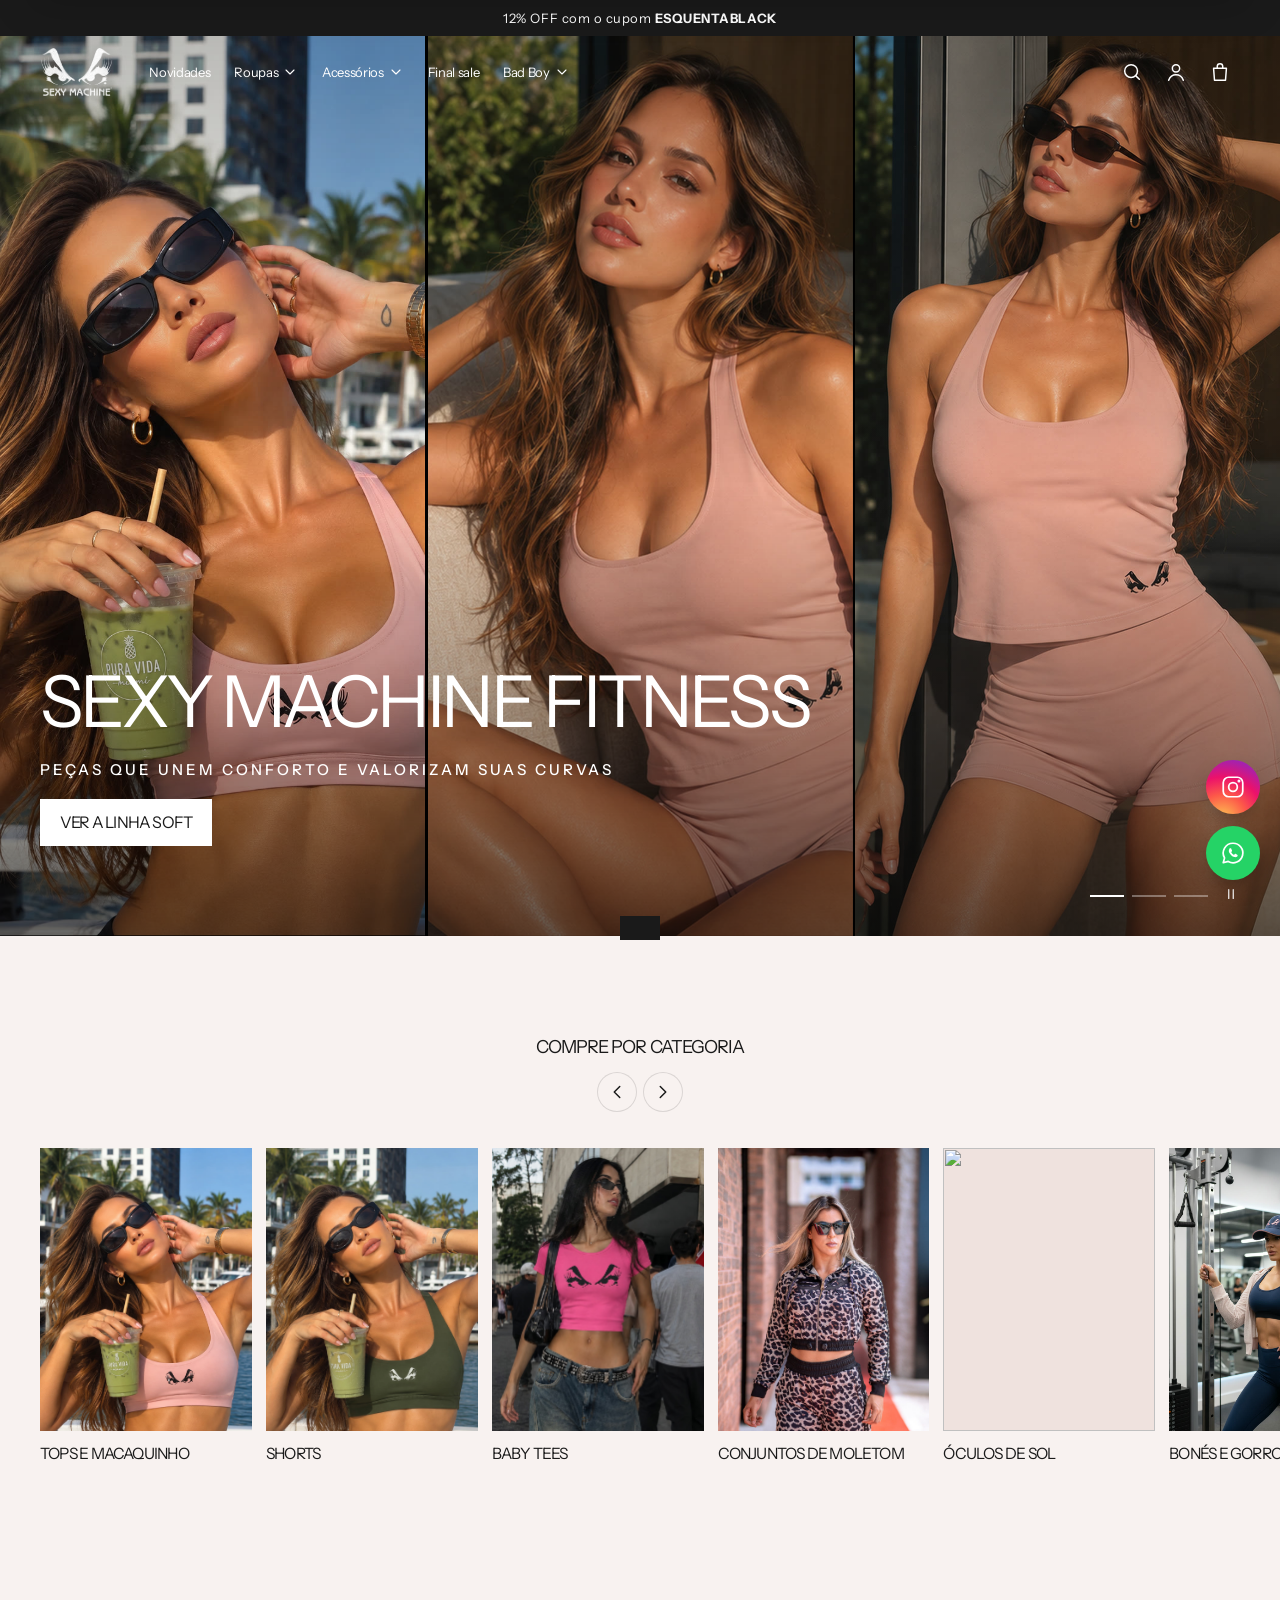
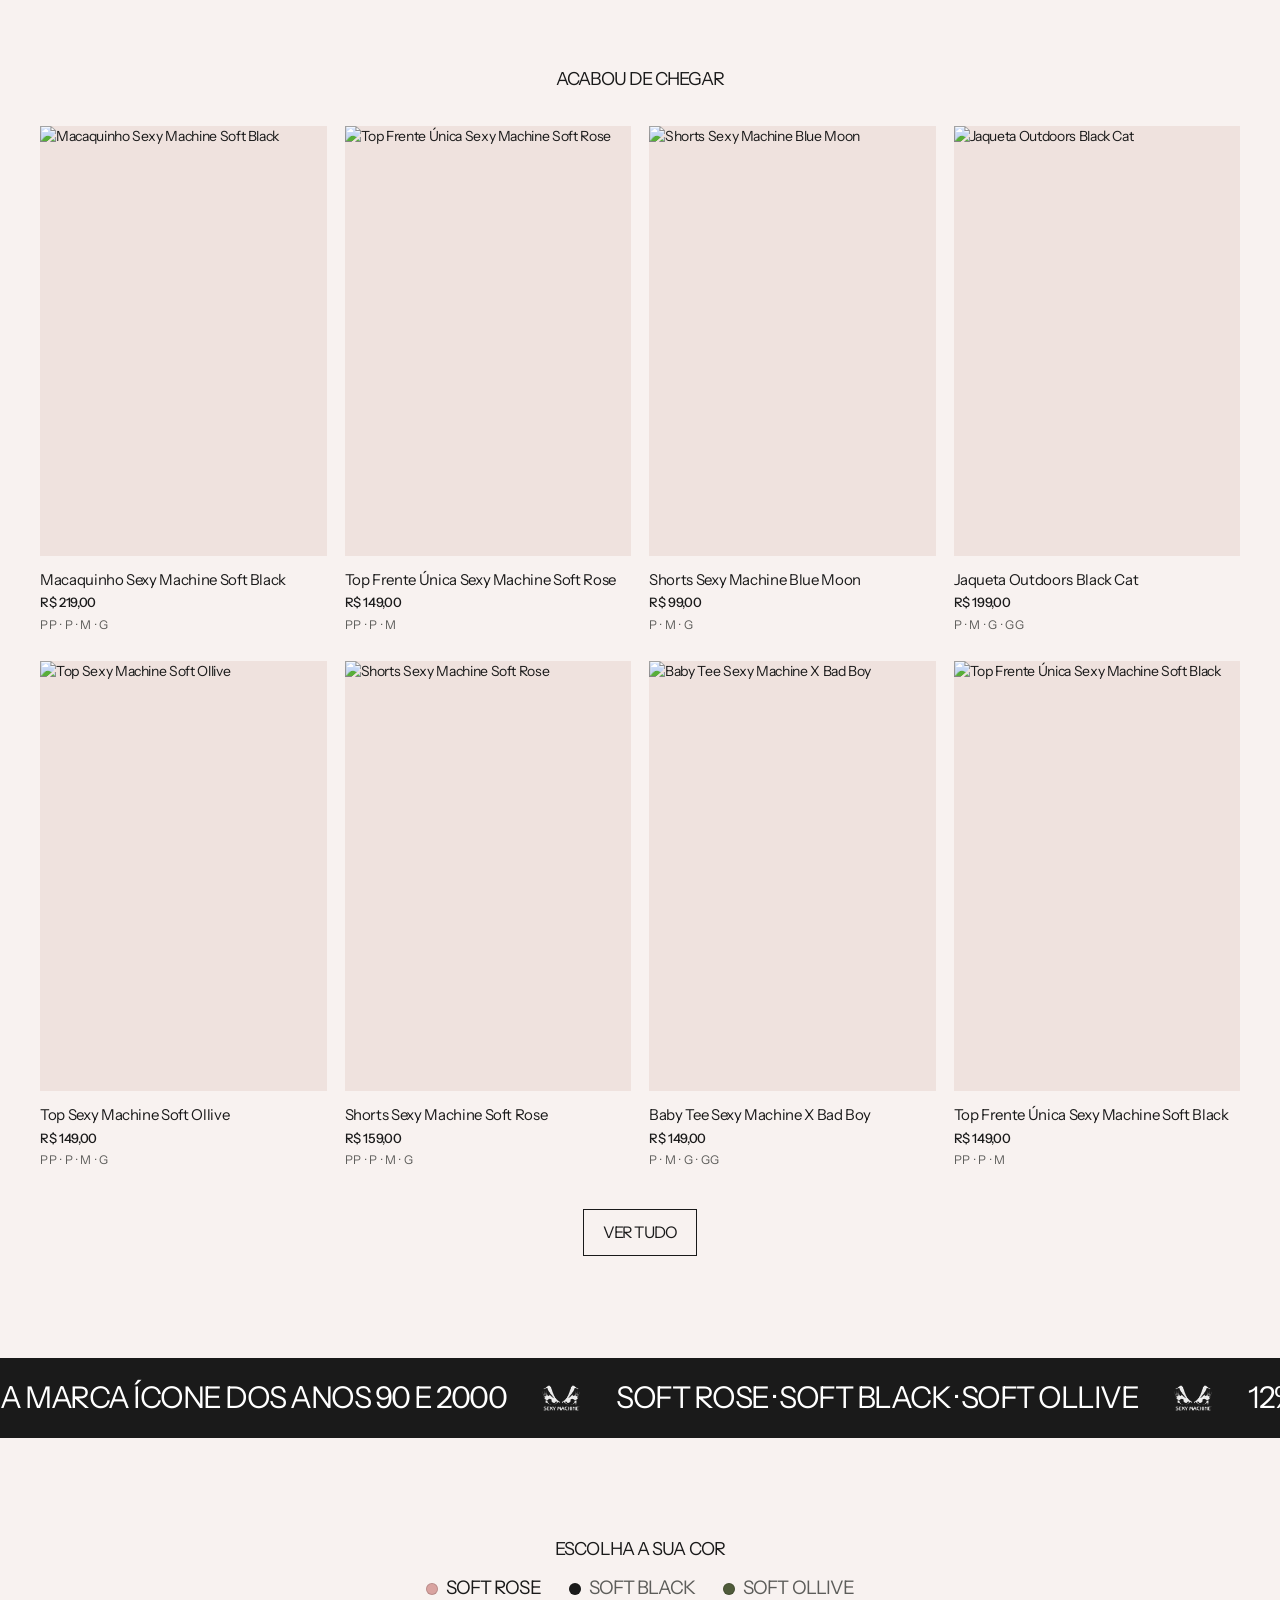
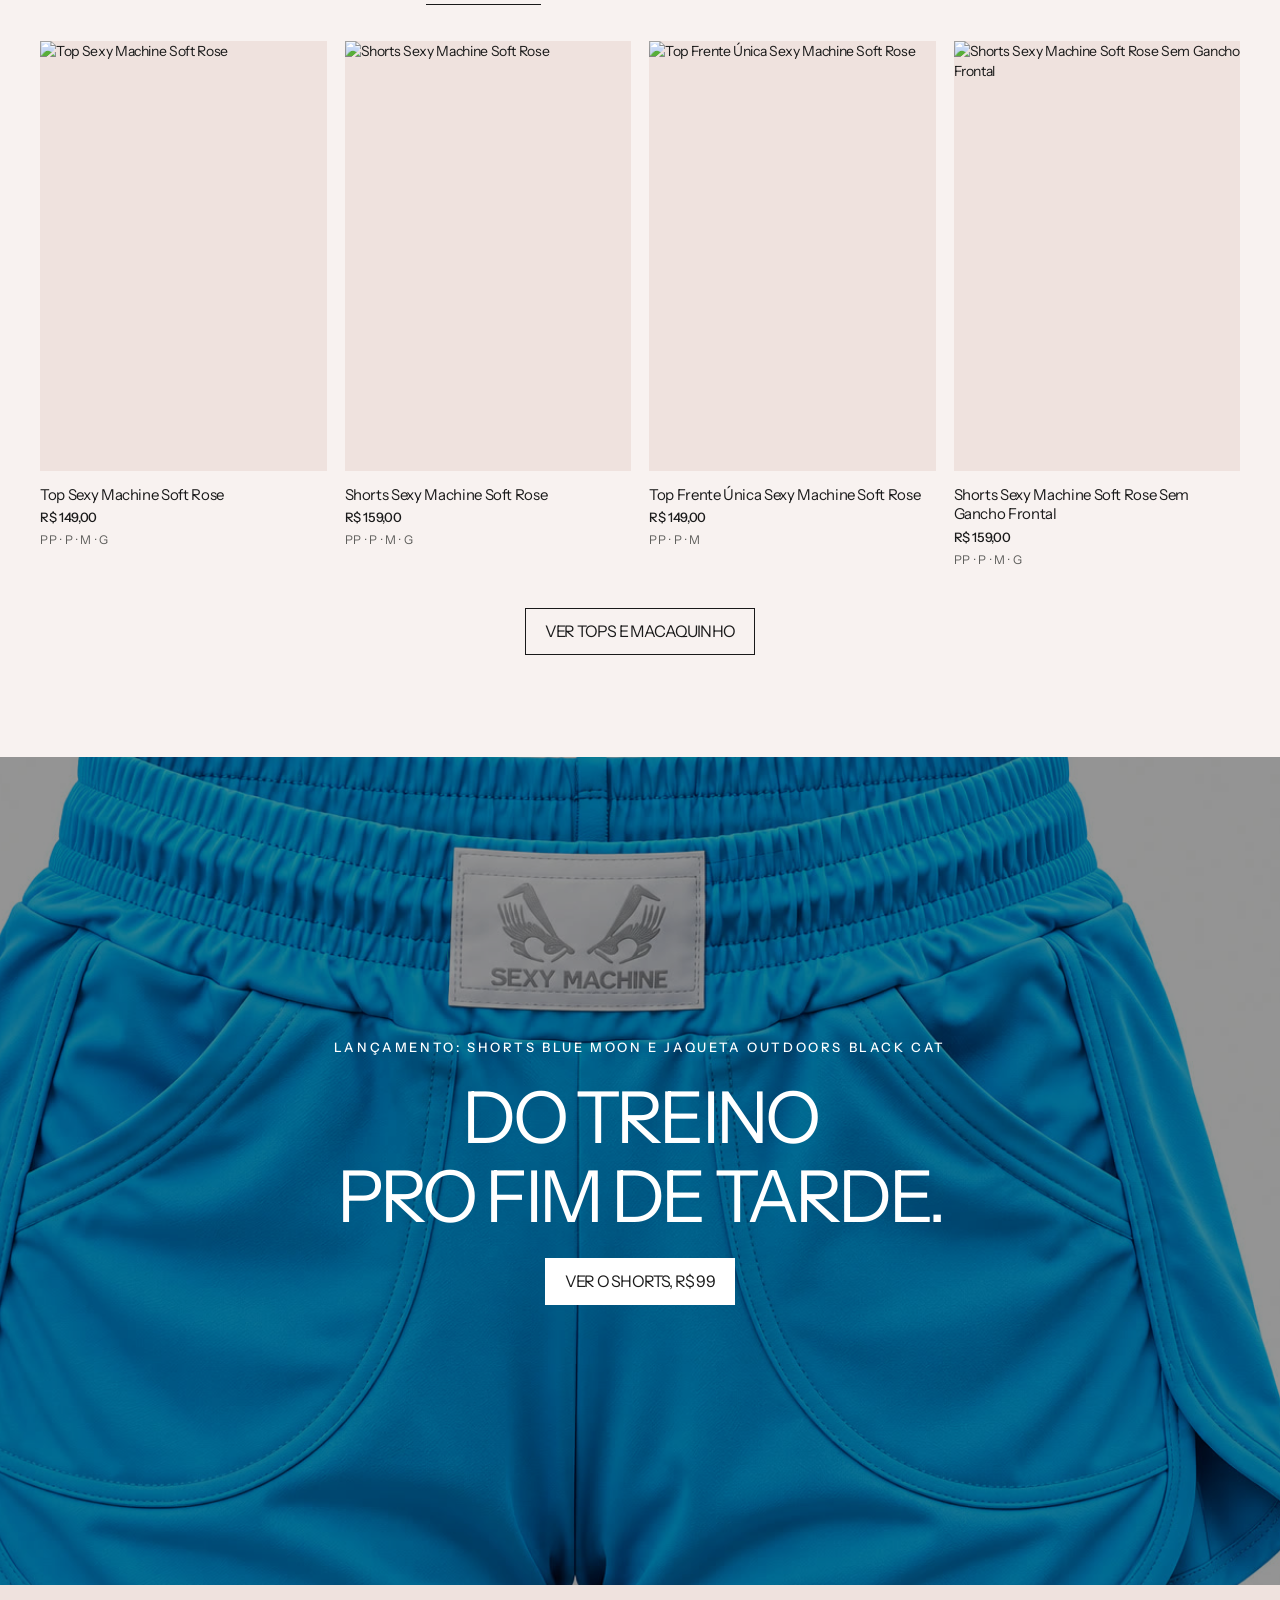
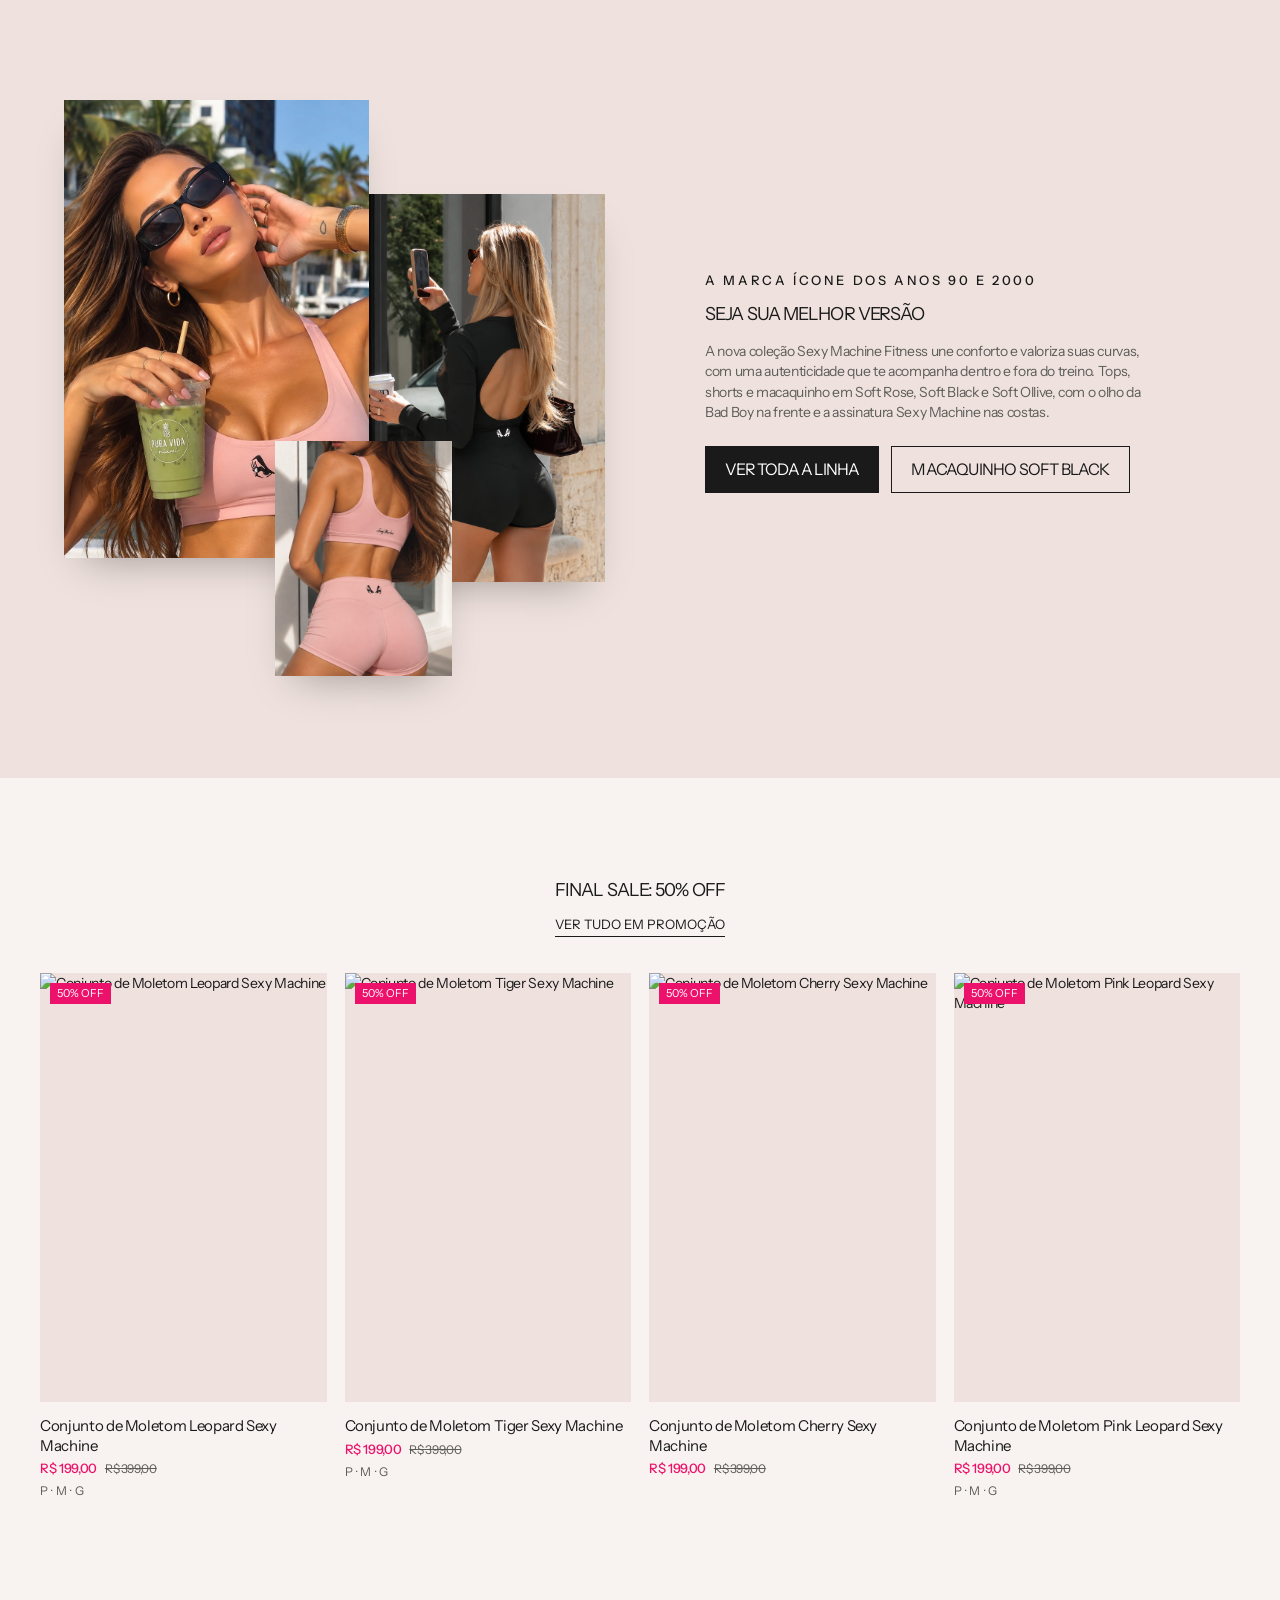
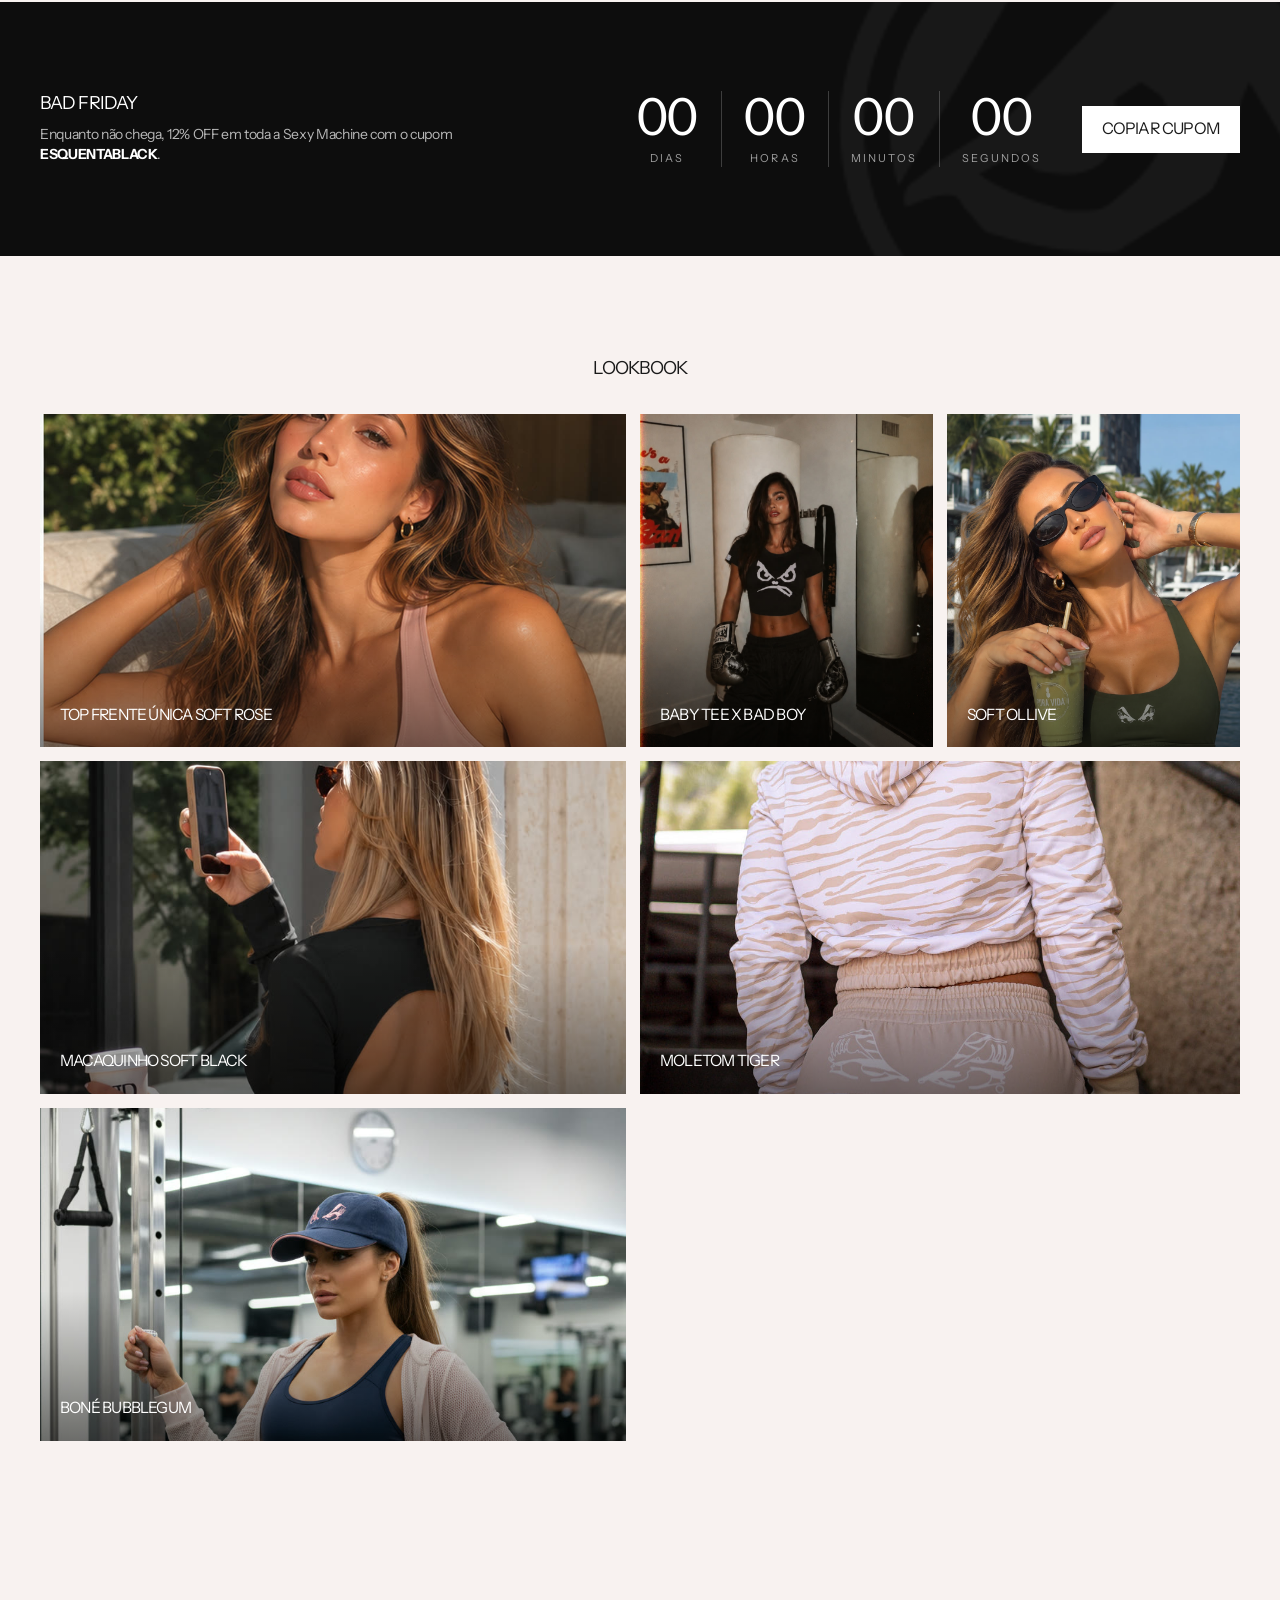
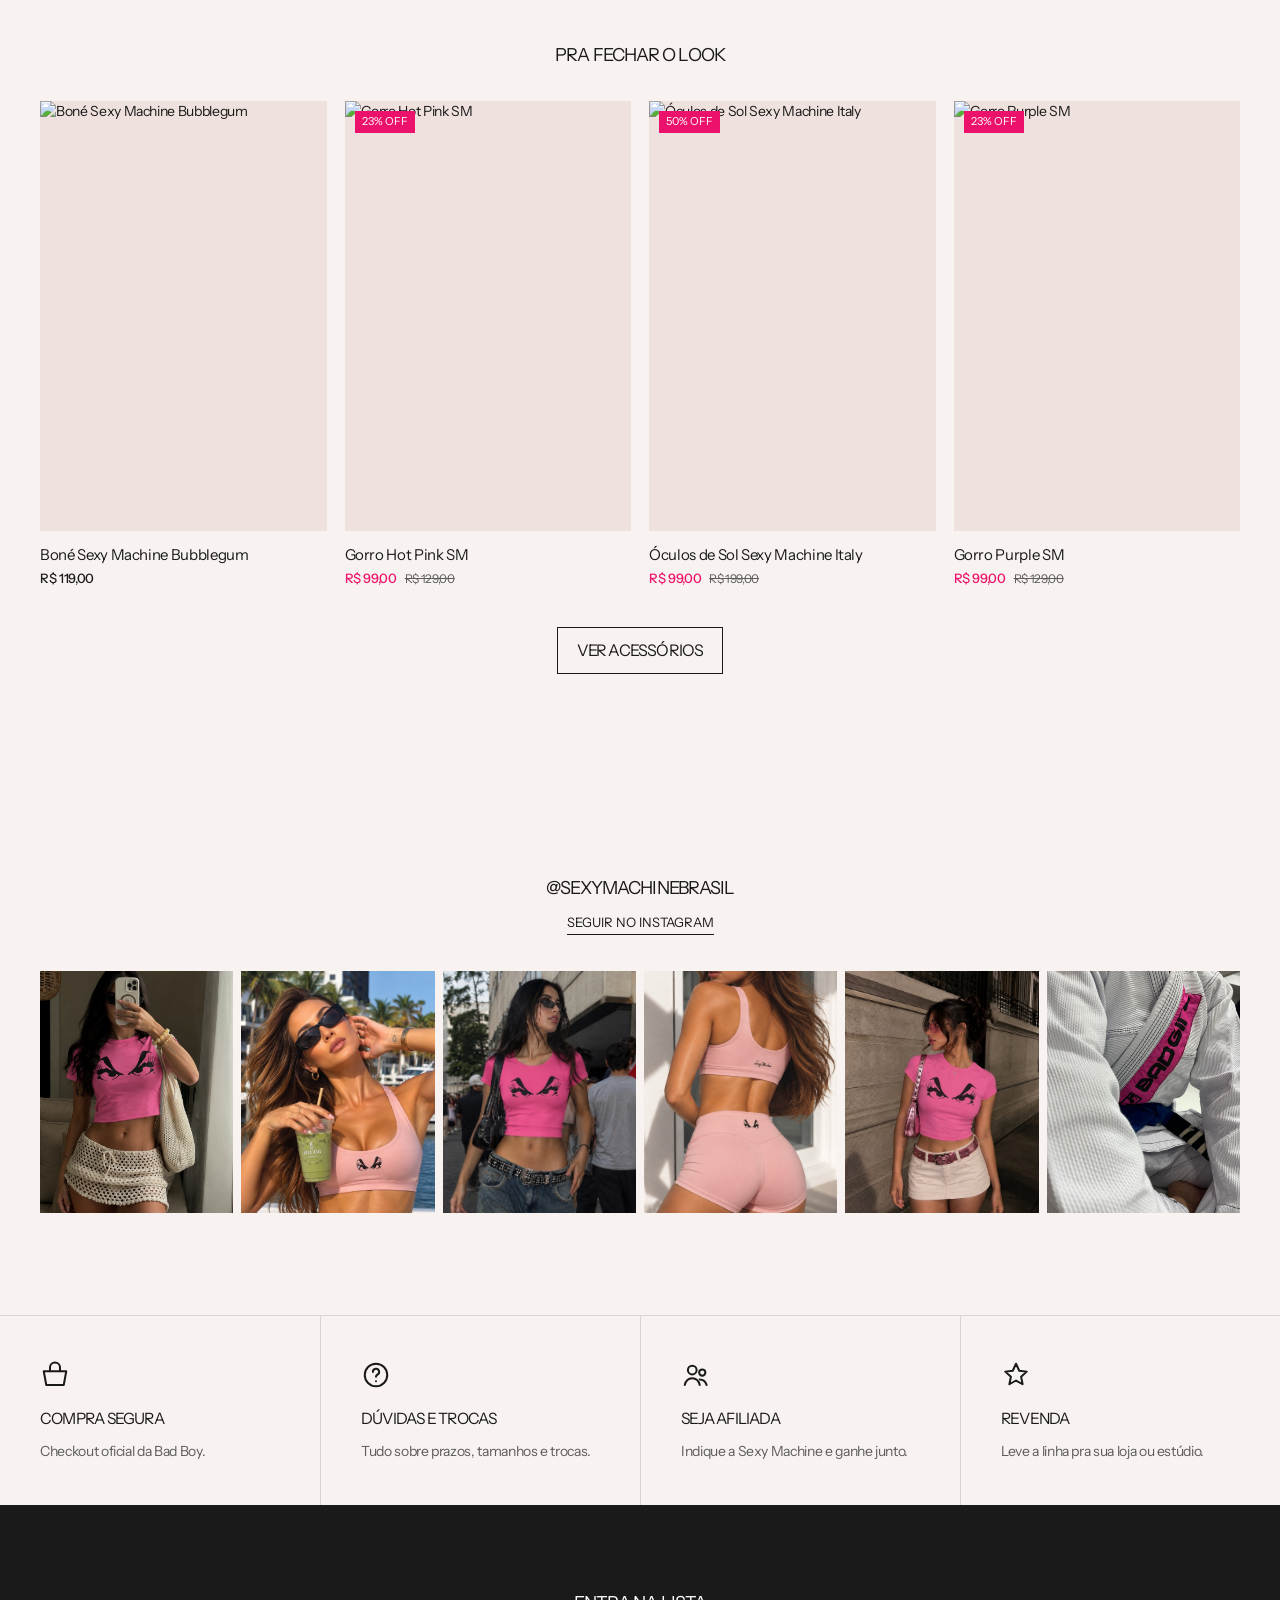
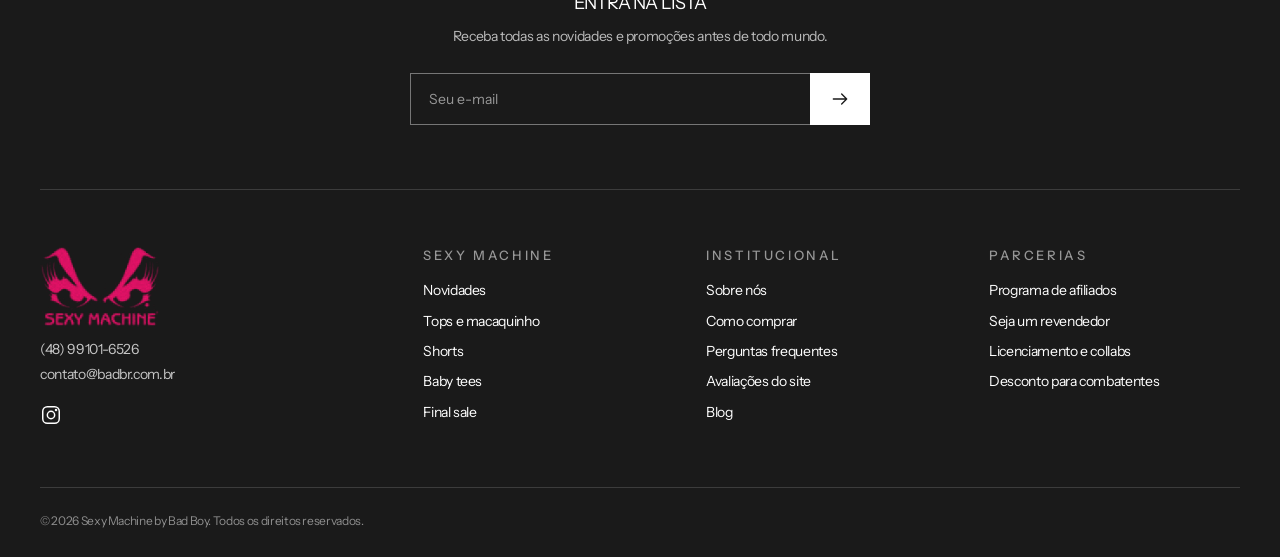
==== commit 88f8771e: "Botões flutuantes de Instagram e WhatsApp Co-Authored-By: Claude Opus 5.5 <noreply@anthropic.com>" ====
--- a/index.html
+++ b/index.html
@@ -10,7 +10,7 @@
 <link rel="preconnect" href="https://fonts.googleapis.com">
 <link rel="preconnect" href="https://fonts.gstatic.com" crossorigin>
 <link href="https://fonts.googleapis.com/css2?family=Instrument+Sans:ital,wght@0,400;0,500;0,600;0,700;1,600&display=swap" rel="stylesheet">
-<link rel="stylesheet" href="styles.css?v=1">
+<link rel="stylesheet" href="styles.css?v=2">
 </head>
 <body>
 
@@ -262,7 +262,7 @@
   <div class="footer__cols">
     <div>
       <a href="index.html" class="footer__wm"><img class="sm-logo" src="img/sm-logo.png" alt="Sexy Machine" width="138" height="94"></a>
-      <p class="footer__contact"><a href="https://api.whatsapp.com/send?phone=+554891016526">(48) 99101-6526</a><br><a href="mailto:contato@badbr.com.br">contato@badbr.com.br</a></p>
+      <p class="footer__contact"><a href="https://wa.me/554891016526">(48) 99101-6526</a><br><a href="mailto:contato@badbr.com.br">contato@badbr.com.br</a></p>
       <div class="footer__social">
         <a href="https://www.instagram.com/sexymachinebrasil/" aria-label="Instagram da Sexy Machine"><svg viewBox="0 0 24 24"><rect x="3" y="3" width="18" height="18" rx="5"/><circle cx="12" cy="12" r="4"/><circle cx="17.5" cy="6.5" r=".6"/></svg></a>
       </div>
@@ -331,6 +331,17 @@
 </aside>
 
 <div class="scrim" data-close></div>
+<!-- BOTÕES FLUTUANTES -->
+<div class="fab">
+  <a class="fab__btn fab__btn--ig" href="https://www.instagram.com/sexymachinebrasil/" target="_blank" rel="noopener" aria-label="Instagram da Sexy Machine">
+    <svg viewBox="0 0 24 24"><rect x="3" y="3" width="18" height="18" rx="5"/><circle cx="12" cy="12" r="4"/><circle cx="17.5" cy="6.5" r=".6"/></svg>
+    <span class="fab__tip">@sexymachinebrasil</span>
+  </a>
+  <a class="fab__btn fab__btn--wa" href="https://wa.me/554891016526?text=Oi!%20Vim%20pelo%20site%20da%20Sexy%20Machine%20e%20queria%20tirar%20uma%20d%C3%BAvida." target="_blank" rel="noopener" aria-label="Falar no WhatsApp">
+    <svg viewBox="0 0 24 24"><path d="M12 3a9 9 0 0 0-7.8 13.5L3 21l4.6-1.2A9 9 0 1 0 12 3Z"/><path d="M8.6 8.2c.2-.5.5-.5.8-.5h.5c.2 0 .4 0 .5.4l.7 1.7c.1.2 0 .4-.1.6l-.5.6c-.1.1-.2.3 0 .5.5.9 1.2 1.6 2.1 2.1.2.1.4.1.5 0l.6-.7c.2-.2.4-.2.6-.1l1.6.8c.2.1.4.2.4.4 0 .5-.2 1.2-.7 1.5-.6.4-1.4.6-2.3.3-2.3-.8-4-2.5-4.9-4.6-.4-.9-.3-1.9.1-2.5Z"/></svg>
+    <span class="fab__tip">Fale com a gente</span>
+  </a>
+</div>
 <div class="toast" role="status"></div>
 
 <script src="menu.js?v=1"></script>
--- a/styles.css
+++ b/styles.css
@@ -701,7 +701,32 @@
 .insta__post img { width: 100%; height: 100%; object-fit: cover; transition: transform 1s var(--ease); }
 .insta__post:hover img { transform: scale(1.06); }
 
+/* botões flutuantes: Instagram e WhatsApp */
+.fab { position: fixed; z-index: 34; right: 20px; bottom: calc(20px + env(safe-area-inset-bottom)); display: flex; flex-direction: column; gap: 12px; transition: bottom .4s var(--ease); }
+.buybar.is-on ~ .fab { bottom: calc(86px + env(safe-area-inset-bottom)); }
+.fab__btn {
+  position: relative; width: 54px; height: 54px; border-radius: 50%; display: grid; place-items: center;
+  color: var(--white); box-shadow: 0 10px 24px -8px rgba(0, 0, 0, .45);
+  transition: transform .35s var(--ease);
+}
+.fab__btn:hover { transform: scale(1.08); }
+.fab__btn svg { width: 26px; height: 26px; }
+.fab__btn--wa svg path:last-child { fill: currentColor; stroke: none; }
+.fab__btn--ig { background: radial-gradient(circle at 30% 110%, #fdcb52 0%, #fd5949 35%, var(--sale) 60%, #7a2bd6 100%); }
+.fab__btn--wa { background: #25d366; animation: fab-pulse 2.8s var(--ease) infinite; }
+@keyframes fab-pulse { 0%, 60%, 100% { box-shadow: 0 10px 24px -8px rgba(0, 0, 0, .45), 0 0 0 0 rgba(37, 211, 102, .5); } 30% { box-shadow: 0 10px 24px -8px rgba(0, 0, 0, .45), 0 0 0 12px rgba(37, 211, 102, 0); } }
+.fab__tip {
+  position: absolute; right: calc(100% + 12px); top: 50%; transform: translate(8px, -50%); white-space: nowrap;
+  background: var(--ink); color: var(--white); font-size: 13px; padding: 7px 12px;
+  opacity: 0; pointer-events: none; transition: opacity .3s var(--ease), transform .3s var(--ease);
+}
+.fab__btn:hover .fab__tip { opacity: 1; transform: translate(0, -50%); }
+@media (prefers-reduced-motion: reduce) { .fab__btn--wa { animation: none; } }
+
 @media (max-width: 900px) {
+  .fab { right: 14px; gap: 10px; }
+  .fab__btn { width: 48px; height: 48px; }
+  .fab__tip { display: none; }
   .tri { grid-template-columns: 1fr; }
   .tri img:not(:nth-child(2)) { display: none; }
   .header__logo .sm-logo { height: 42px; }
